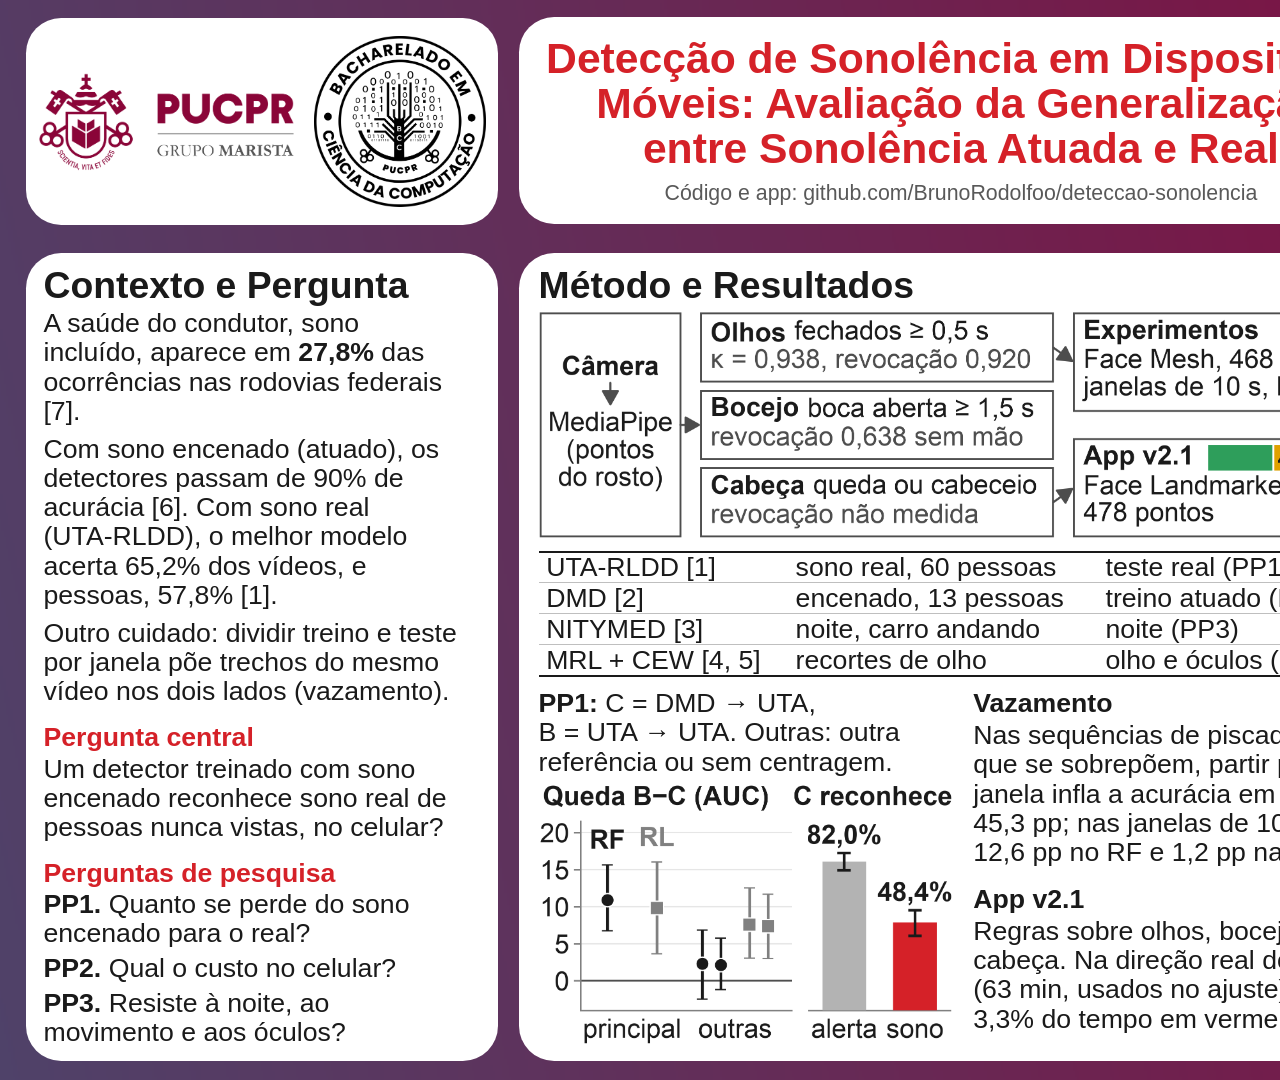
==== poster/poster_final.html @ e4ff21fd "Artigo IEEE (8 páginas) e pôster da sessão de 16/11" ====
<!DOCTYPE html>
<html lang="pt-BR">
<head>
<meta charset="utf-8">
<title>Detecção de Sonolência em Dispositivos Móveis: Avaliação da Generalização entre Sonolência Atuada e Real</title>
<meta name="author" content="André Luís Oliveira Ferreira da Silva, Bruno Rodolfo da Silveira, Bruno Sandoval Ribeiro, Paulo Henrique Perin">
<meta name="description" content="Pôster do Projeto Transformador II, Bacharelado em Ciência da Computação, PUCPR, 2026">
<style>
  @page { size: 50.8cm 28.575cm; margin: 0; }
  html, body { margin: 0; padding: 0; background: #FFFFFF; }
  body { font-family: Arial, "Helvetica Neue", Helvetica, sans-serif; color: #1A1A1A; }
  .page { position: relative; width: 50.8cm; height: 28.575cm; overflow: hidden;
          background: #9654FF url("assets/fundo_gradiente.png") no-repeat; background-size: 100% 100%;
          page-break-after: avoid; }
  .abs, .card, .txt { position: absolute; box-sizing: border-box; }
  .card { background: #FFFFFF; border-radius: 0.93cm; }
  .txt { overflow: visible; }
  p { margin: 0; white-space: nowrap; }
  img { display: block; }
</style>
</head>
<body>
<div class="page">
<div class="card" style="left:0.68cm;top:0.48cm;width:12.49cm;height:5.47cm;"></div>
<div class="card" style="left:13.73cm;top:0.46cm;width:23.39cm;height:5.47cm;"></div>
<div class="card" style="left:37.62cm;top:0.48cm;width:12.49cm;height:5.47cm;"></div>
<div class="card" style="left:0.68cm;top:6.69cm;width:12.49cm;height:21.39cm;"></div>
<div class="card" style="left:13.73cm;top:6.69cm;width:23.39cm;height:21.39cm;"></div>
<div class="card" style="left:37.62cm;top:6.69cm;width:12.49cm;height:21.39cm;"></div>
<img class="abs" src="assets/logo_pucpr.png" style="left:1.02cm;top:1.70cm;width:6.77cm;height:3.06cm">
<img class="abs" src="assets/logo_bcc.png" style="left:8.32cm;top:0.96cm;width:4.53cm;height:4.51cm">
<div class="txt" style="left:13.83cm;top:0.9565555555555556cm;width:23.19cm;height:3.606cm;"><p style="font-size:32pt;line-height:33.6pt;color:#1A1A1A;margin-top:0pt;text-align:center;"><b><span style="color:#D52128">Detecção de Sonolência em Dispositivos</span></b><br><b><span style="color:#D52128">Móveis: Avaliação da Generalização</span></b><br><b><span style="color:#D52128">entre Sonolência Atuada e Real</span></b></p></div>
<div class="txt" style="left:13.83cm;top:4.812555555555556cm;width:23.19cm;height:0.671cm;"><p style="font-size:16pt;line-height:17.6pt;color:#1A1A1A;margin-top:0pt;text-align:center;"><span style="color:#595959">Código e app: github.com/BrunoRodolfoo/deteccao-sonolencia</span></p></div>
<div class="txt" style="left:38.15cm;top:0.8161111111111112cm;width:8.45cm;height:4.848cm;"><p style="font-size:20pt;line-height:22.0pt;color:#1A1A1A;margin-top:0pt;text-align:left;"><span style="color:#1A1A1A">André Luís O. F. da Silva</span></p>
<p style="font-size:20pt;line-height:22.0pt;color:#1A1A1A;margin-top:0pt;text-align:left;"><span style="color:#1A1A1A">Bruno Rodolfo da Silveira</span></p>
<p style="font-size:20pt;line-height:22.0pt;color:#1A1A1A;margin-top:0pt;text-align:left;"><span style="color:#1A1A1A">Bruno Sandoval Ribeiro</span></p>
<p style="font-size:20pt;line-height:22.0pt;color:#1A1A1A;margin-top:0pt;text-align:left;"><span style="color:#1A1A1A">Paulo Henrique Perin</span></p>
<p style="font-size:20pt;line-height:22.0pt;color:#1A1A1A;margin-top:4pt;text-align:left;"><span style="color:#595959">Orientador:</span></p>
<p style="font-size:20pt;line-height:22.0pt;color:#1A1A1A;margin-top:0pt;text-align:left;"><span style="color:#1A1A1A">Prof. Júlio César Nievola</span></p></div>
<img class="abs" src="assets/qr_repositorio.png" style="left:46.76cm;top:1.765cm;width:2.9cm;height:2.9cm">
<div class="txt" style="left:1.15cm;top:7.05cm;width:11.6cm;height:1.087cm;"><p style="font-size:28pt;line-height:29.4pt;color:#1A1A1A;margin-top:0pt;text-align:left;"><b><span style="color:#1A1A1A">Contexto e Pergunta</span></b></p></div>
<div class="txt" style="left:1.15cm;top:8.187166666666666cm;width:11.6cm;height:19.59283333333333cm;"><p style="font-size:20pt;line-height:21.8pt;color:#1A1A1A;margin-top:0.0pt;text-align:left;"><span style="color:#1A1A1A">A saúde do condutor, sono</span><br><span style="color:#1A1A1A">incluído, aparece em </span><b><span style="color:#1A1A1A">27,8%</span></b><span style="color:#1A1A1A"> das</span><br><span style="color:#1A1A1A">ocorrências nas rodovias federais</span><br><span style="color:#1A1A1A">[7].</span></p>
<p style="font-size:20pt;line-height:21.8pt;color:#1A1A1A;margin-top:7.200000000000006pt;text-align:left;"><span style="color:#1A1A1A">Com sono encenado (atuado), os</span><br><span style="color:#1A1A1A">detectores passam de 90% de</span><br><span style="color:#1A1A1A">acurácia [6]. Com sono real</span><br><span style="color:#1A1A1A">(UTA-RLDD), o melhor modelo</span><br><span style="color:#1A1A1A">acerta 65,2% dos vídeos, e</span><br><span style="color:#1A1A1A">pessoas, 57,8% [1].</span></p>
<p style="font-size:20pt;line-height:21.8pt;color:#1A1A1A;margin-top:7.200000000000006pt;text-align:left;"><span style="color:#1A1A1A">Outro cuidado: dividir treino e teste</span><br><span style="color:#1A1A1A">por janela põe trechos do mesmo</span><br><span style="color:#1A1A1A">vídeo nos dois lados (vazamento).</span></p>
<p style="font-size:20pt;line-height:21.8pt;color:#1A1A1A;margin-top:12.600000000000012pt;text-align:left;"><b><span style="color:#D52128">Pergunta central</span></b></p>
<p style="font-size:20pt;line-height:21.8pt;color:#1A1A1A;margin-top:1.8000000000000016pt;text-align:left;"><span style="color:#1A1A1A">Um detector treinado com sono</span><br><span style="color:#1A1A1A">encenado reconhece sono real de</span><br><span style="color:#1A1A1A">pessoas nunca vistas, no celular?</span></p>
<p style="font-size:20pt;line-height:21.8pt;color:#1A1A1A;margin-top:12.600000000000012pt;text-align:left;"><b><span style="color:#D52128">Perguntas de pesquisa</span></b></p>
<p style="font-size:20pt;line-height:21.8pt;color:#1A1A1A;margin-top:1.8000000000000016pt;text-align:left;"><b><span style="color:#1A1A1A">PP1.</span></b><span style="color:#1A1A1A"> Quanto se perde do sono</span><br><span style="color:#1A1A1A">encenado para o real?</span></p>
<p style="font-size:20pt;line-height:21.8pt;color:#1A1A1A;margin-top:4.5000000000000036pt;text-align:left;"><b><span style="color:#1A1A1A">PP2.</span></b><span style="color:#1A1A1A"> Qual o custo no celular?</span></p>
<p style="font-size:20pt;line-height:21.8pt;color:#1A1A1A;margin-top:4.5000000000000036pt;text-align:left;"><b><span style="color:#1A1A1A">PP3.</span></b><span style="color:#1A1A1A"> Resiste à noite, ao</span><br><span style="color:#1A1A1A">movimento e aos óculos?</span></p></div>
<div class="txt" style="left:14.25cm;top:7.05cm;width:22.35cm;height:1.087cm;"><p style="font-size:28pt;line-height:29.4pt;color:#1A1A1A;margin-top:0pt;text-align:left;"><b><span style="color:#1A1A1A">Método e Resultados</span></b></p></div>
<img class="abs" src="assets/fig_poster_metodo.png" style="left:14.25cm;top:8.25cm;width:22.35cm;height:5.996cm">
<div class="txt" style="left:14.45cm;top:14.621944444444445cm;width:6.199999999999999cm;height:0.7861111111111111cm;"><p style="font-size:20pt;line-height:22.0pt;color:#1A1A1A;margin-top:0pt;text-align:left;"><span style="color:#1A1A1A">UTA-RLDD [1]</span></p></div>
<div class="txt" style="left:21.05cm;top:14.621944444444445cm;width:7.799999999999999cm;height:0.7861111111111111cm;"><p style="font-size:20pt;line-height:22.0pt;color:#1A1A1A;margin-top:0pt;text-align:left;"><span style="color:#1A1A1A">sono real, 60 pessoas</span></p></div>
<div class="txt" style="left:29.249999999999996cm;top:14.621944444444445cm;width:7.1499999999999995cm;height:0.7861111111111111cm;"><p style="font-size:20pt;line-height:22.0pt;color:#1A1A1A;margin-top:0pt;text-align:left;"><span style="color:#1A1A1A">teste real (PP1)</span></p></div>
<div class="txt" style="left:14.45cm;top:15.441944444444445cm;width:6.199999999999999cm;height:0.7861111111111111cm;"><p style="font-size:20pt;line-height:22.0pt;color:#1A1A1A;margin-top:0pt;text-align:left;"><span style="color:#1A1A1A">DMD [2]</span></p></div>
<div class="txt" style="left:21.05cm;top:15.441944444444445cm;width:7.799999999999999cm;height:0.7861111111111111cm;"><p style="font-size:20pt;line-height:22.0pt;color:#1A1A1A;margin-top:0pt;text-align:left;"><span style="color:#1A1A1A">encenado, 13 pessoas</span></p></div>
<div class="txt" style="left:29.249999999999996cm;top:15.441944444444445cm;width:7.1499999999999995cm;height:0.7861111111111111cm;"><p style="font-size:20pt;line-height:22.0pt;color:#1A1A1A;margin-top:0pt;text-align:left;"><span style="color:#1A1A1A">treino atuado (PP1)</span></p></div>
<div class="txt" style="left:14.45cm;top:16.261944444444442cm;width:6.199999999999999cm;height:0.7861111111111111cm;"><p style="font-size:20pt;line-height:22.0pt;color:#1A1A1A;margin-top:0pt;text-align:left;"><span style="color:#1A1A1A">NITYMED [3]</span></p></div>
<div class="txt" style="left:21.05cm;top:16.261944444444442cm;width:7.799999999999999cm;height:0.7861111111111111cm;"><p style="font-size:20pt;line-height:22.0pt;color:#1A1A1A;margin-top:0pt;text-align:left;"><span style="color:#1A1A1A">noite, carro andando</span></p></div>
<div class="txt" style="left:29.249999999999996cm;top:16.261944444444442cm;width:7.1499999999999995cm;height:0.7861111111111111cm;"><p style="font-size:20pt;line-height:22.0pt;color:#1A1A1A;margin-top:0pt;text-align:left;"><span style="color:#1A1A1A">noite (PP3)</span></p></div>
<div class="txt" style="left:14.45cm;top:17.081944444444442cm;width:6.199999999999999cm;height:0.7861111111111111cm;"><p style="font-size:20pt;line-height:22.0pt;color:#1A1A1A;margin-top:0pt;text-align:left;"><span style="color:#1A1A1A">MRL + CEW [4, 5]</span></p></div>
<div class="txt" style="left:21.05cm;top:17.081944444444442cm;width:7.799999999999999cm;height:0.7861111111111111cm;"><p style="font-size:20pt;line-height:22.0pt;color:#1A1A1A;margin-top:0pt;text-align:left;"><span style="color:#1A1A1A">recortes de olho</span></p></div>
<div class="txt" style="left:29.249999999999996cm;top:17.081944444444442cm;width:7.1499999999999995cm;height:0.7861111111111111cm;"><p style="font-size:20pt;line-height:22.0pt;color:#1A1A1A;margin-top:0pt;text-align:left;"><span style="color:#1A1A1A">olho e óculos (PP3)</span></p></div>
<div class="abs" style="left:14.25cm;top:14.575cm;width:22.35cm;height:0.05cm;background:#1A1A1A;"></div>
<div class="abs" style="left:14.25cm;top:15.4075cm;width:22.35cm;height:0.025cm;background:#BFBFBF;"></div>
<div class="abs" style="left:14.25cm;top:16.2275cm;width:22.35cm;height:0.025cm;background:#BFBFBF;"></div>
<div class="abs" style="left:14.25cm;top:17.0475cm;width:22.35cm;height:0.025cm;background:#BFBFBF;"></div>
<div class="abs" style="left:14.25cm;top:17.855cm;width:22.35cm;height:0.05cm;background:#1A1A1A;"></div>
<div class="txt" style="left:14.25cm;top:18.23cm;width:11.0cm;height:2.378cm;"><p style="font-size:20pt;line-height:22.0pt;color:#1A1A1A;margin-top:0pt;text-align:left;"><b><span style="color:#1A1A1A">PP1:</span></b><span style="color:#1A1A1A"> C&nbsp;=&nbsp;DMD&nbsp;→&nbsp;UTA,</span><br><span style="color:#1A1A1A">B&nbsp;=&nbsp;UTA&nbsp;→&nbsp;UTA. Outras: outra</span><br><span style="color:#1A1A1A">referência ou sem centragem.</span></p></div>
<img class="abs" src="assets/fig_poster_exp5b.png" style="left:14.25cm;top:20.680000000000003cm;width:11.0cm;height:7.096cm">
<div class="txt" style="left:25.75cm;top:18.23cm;width:10.85cm;height:4.777cm;"><p style="font-size:20pt;line-height:22.0pt;color:#1A1A1A;margin-top:0pt;text-align:left;"><b><span style="color:#1A1A1A">Vazamento</span></b></p>
<p style="font-size:20pt;line-height:22.0pt;color:#1A1A1A;margin-top:2pt;text-align:left;"><span style="color:#1A1A1A">Nas sequências de piscadas,</span><br><span style="color:#1A1A1A">que se sobrepõem, partir por</span><br><span style="color:#1A1A1A">janela infla a acurácia em</span><br><span style="color:#1A1A1A">45,3&nbsp;pp; nas janelas de 10 s,</span><br><span style="color:#1A1A1A">12,6&nbsp;pp no RF e 1,2&nbsp;pp na RL.</span></p></div>
<div class="txt" style="left:25.75cm;top:23.407222222222224cm;width:10.85cm;height:4.372777777777774cm;"><p style="font-size:20pt;line-height:22.0pt;color:#1A1A1A;margin-top:0pt;text-align:left;"><b><span style="color:#1A1A1A">App v2.1</span></b></p>
<p style="font-size:20pt;line-height:22.0pt;color:#1A1A1A;margin-top:2pt;text-align:left;"><span style="color:#1A1A1A">Regras sobre olhos, bocejo e</span><br><span style="color:#1A1A1A">cabeça. Na direção real do DMD</span><br><span style="color:#1A1A1A">(63&nbsp;min, usados no ajuste), ficou</span><br><span style="color:#1A1A1A">3,3% do tempo em vermelho.</span></p></div>
<div class="txt" style="left:38.0cm;top:7.05cm;width:11.65cm;height:1.087cm;"><p style="font-size:28pt;line-height:29.4pt;color:#1A1A1A;margin-top:0pt;text-align:left;"><b><span style="color:#1A1A1A">Conclusões</span></b></p></div>
<div class="txt" style="left:38.0cm;top:8.25cm;width:11.65cm;height:3.775cm;"><p style="font-size:24pt;line-height:26.4pt;color:#1A1A1A;margin-top:0pt;text-align:left;"><span style="color:#1A1A1A">Sono encenado é mais</span><br><span style="color:#1A1A1A">extremo que o real: o modelo</span><br><span style="color:#1A1A1A">do DMD reconhece só 48%</span><br><span style="color:#1A1A1A">das janelas de sono real.</span></p></div>
<div class="txt" style="left:38.0cm;top:12.275333333333332cm;width:11.65cm;height:11.854499999999998cm;"><p style="font-size:20pt;line-height:21.4pt;color:#1A1A1A;margin-top:0.0pt;text-align:left;"><b><span style="color:#1A1A1A">PP1.</span></b><span style="color:#1A1A1A"> Treinada no DMD, a RL</span><br><span style="color:#1A1A1A">perde de 5,4 a 9,8 pontos de AUC</span><br><span style="color:#1A1A1A">em todas as normalizações</span><br><span style="color:#1A1A1A">testadas; o RF perde 10,9 só na</span><br><span style="color:#1A1A1A">principal.</span></p>
<p style="font-size:20pt;line-height:21.4pt;color:#1A1A1A;margin-top:4.200000000000004pt;text-align:left;"><b><span style="color:#1A1A1A">PP2.</span></b><span style="color:#1A1A1A"> No iPhone 17 Pro, 11 a</span><br><span style="color:#1A1A1A">23&nbsp;ms por quadro (app 1.0).</span></p>
<p style="font-size:20pt;line-height:21.4pt;color:#1A1A1A;margin-top:4.200000000000004pt;text-align:left;"><b><span style="color:#1A1A1A">PP3.</span></b><span style="color:#1A1A1A"> À noite, a SNR do EAR</span><br><span style="color:#1A1A1A">(abertura do olho) cai para 7,2,</span><br><span style="color:#1A1A1A">mas o carro andando de dia já dá</span><br><span style="color:#1A1A1A">8,7. Óculos: AUC do olho de 93,4</span><br><span style="color:#1A1A1A">para 65,1 (CEW para MRL).</span></p>
<p style="font-size:20pt;line-height:21.4pt;color:#1A1A1A;margin-top:4.200000000000004pt;text-align:left;"><b><span style="color:#1A1A1A">Limitações.</span></b><span style="color:#1A1A1A"> Um par de bases, 13</span><br><span style="color:#1A1A1A">pessoas no DMD e noite sem</span><br><span style="color:#1A1A1A">classe alerta.</span></p></div>
<div class="txt" style="left:38.0cm;top:24.32983333333333cm;width:11.65cm;height:3.5cm;"><p style="font-size:16pt;line-height:16.3pt;color:#595959;margin-top:0pt;text-align:left;"><span style="color:#595959">[1]&nbsp;Ghoddoosian et al., CVPRW 2019.</span><br><span style="color:#595959">[2]&nbsp;Ortega et al., ECCVW 2020. [3]&nbsp;Petrellis</span><br><span style="color:#595959">et al., IEEE DataPort 2022. [4]&nbsp;Fusek, ISVC</span><br><span style="color:#595959">2018. [5]&nbsp;Song et al., Pattern Recognit.</span><br><span style="color:#595959">2014. [6]&nbsp;Lyu et al., arXiv 2018.</span><br><span style="color:#595959">[7]&nbsp;ABRAMET/PRF, Agência Brasil 2026.</span></p></div>
</div>
</body>
</html>
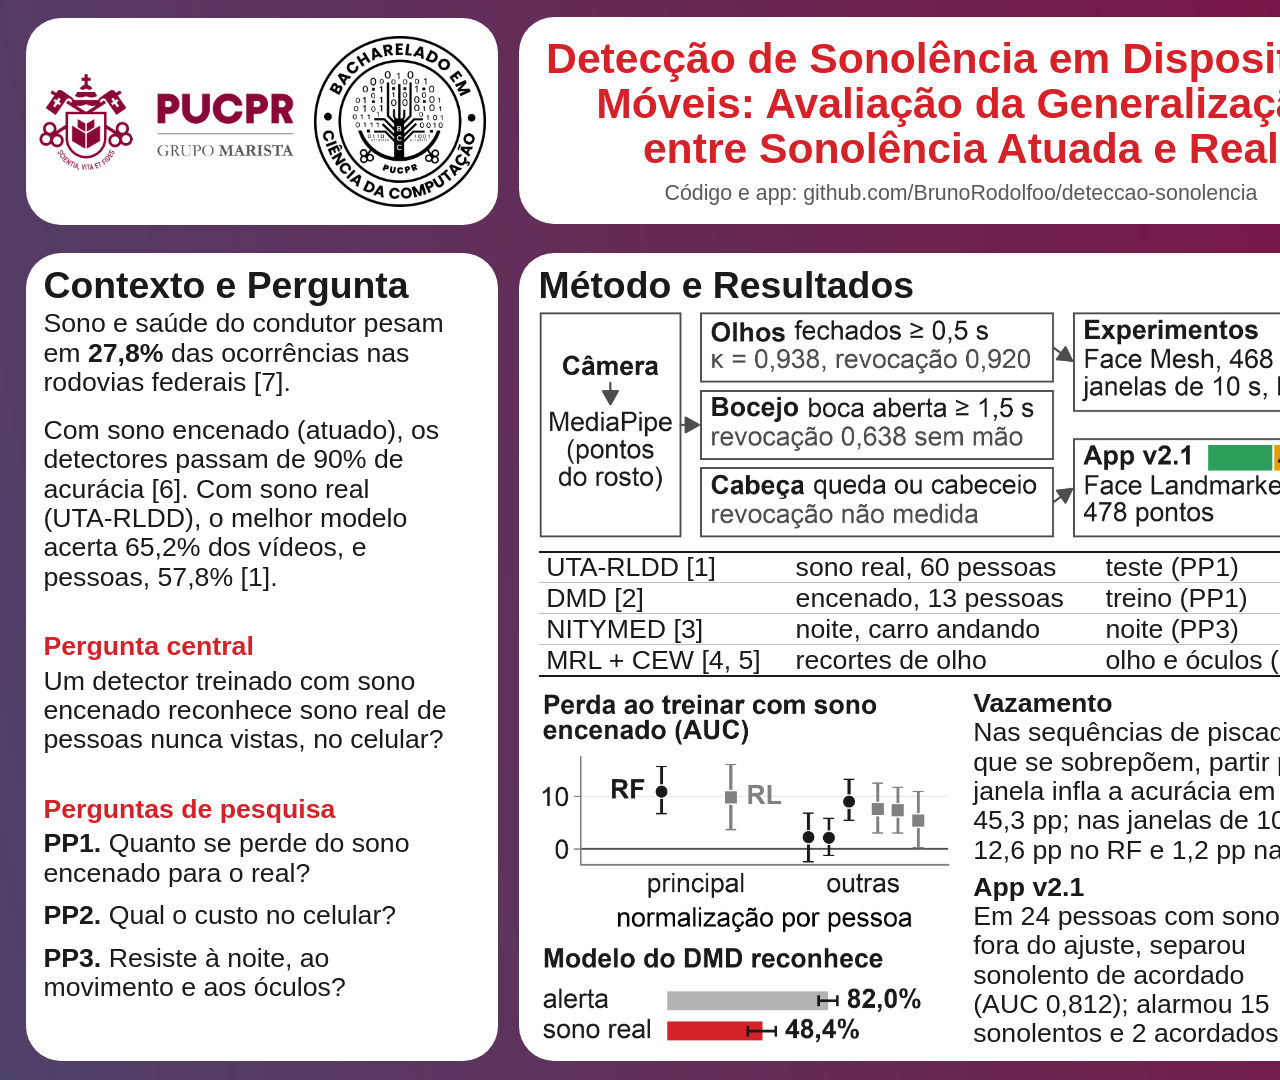
==== commit 06d5d4e3: "Pôster mais enxuto, com o teste do app em sono real" ====
--- a/poster/poster_final.html
+++ b/poster/poster_final.html
@@ -39,23 +39,22 @@
 <p style="font-size:20pt;line-height:22.0pt;color:#1A1A1A;margin-top:0pt;text-align:left;"><span style="color:#1A1A1A">Prof. Júlio César Nievola</span></p></div>
 <img class="abs" src="assets/qr_repositorio.png" style="left:46.76cm;top:1.765cm;width:2.9cm;height:2.9cm">
 <div class="txt" style="left:1.15cm;top:7.05cm;width:11.6cm;height:1.087cm;"><p style="font-size:28pt;line-height:29.4pt;color:#1A1A1A;margin-top:0pt;text-align:left;"><b><span style="color:#1A1A1A">Contexto e Pergunta</span></b></p></div>
-<div class="txt" style="left:1.15cm;top:8.187166666666666cm;width:11.6cm;height:19.59283333333333cm;"><p style="font-size:20pt;line-height:21.8pt;color:#1A1A1A;margin-top:0.0pt;text-align:left;"><span style="color:#1A1A1A">A saúde do condutor, sono</span><br><span style="color:#1A1A1A">incluído, aparece em </span><b><span style="color:#1A1A1A">27,8%</span></b><span style="color:#1A1A1A"> das</span><br><span style="color:#1A1A1A">ocorrências nas rodovias federais</span><br><span style="color:#1A1A1A">[7].</span></p>
-<p style="font-size:20pt;line-height:21.8pt;color:#1A1A1A;margin-top:7.200000000000006pt;text-align:left;"><span style="color:#1A1A1A">Com sono encenado (atuado), os</span><br><span style="color:#1A1A1A">detectores passam de 90% de</span><br><span style="color:#1A1A1A">acurácia [6]. Com sono real</span><br><span style="color:#1A1A1A">(UTA-RLDD), o melhor modelo</span><br><span style="color:#1A1A1A">acerta 65,2% dos vídeos, e</span><br><span style="color:#1A1A1A">pessoas, 57,8% [1].</span></p>
-<p style="font-size:20pt;line-height:21.8pt;color:#1A1A1A;margin-top:7.200000000000006pt;text-align:left;"><span style="color:#1A1A1A">Outro cuidado: dividir treino e teste</span><br><span style="color:#1A1A1A">por janela põe trechos do mesmo</span><br><span style="color:#1A1A1A">vídeo nos dois lados (vazamento).</span></p>
-<p style="font-size:20pt;line-height:21.8pt;color:#1A1A1A;margin-top:12.600000000000012pt;text-align:left;"><b><span style="color:#D52128">Pergunta central</span></b></p>
-<p style="font-size:20pt;line-height:21.8pt;color:#1A1A1A;margin-top:1.8000000000000016pt;text-align:left;"><span style="color:#1A1A1A">Um detector treinado com sono</span><br><span style="color:#1A1A1A">encenado reconhece sono real de</span><br><span style="color:#1A1A1A">pessoas nunca vistas, no celular?</span></p>
-<p style="font-size:20pt;line-height:21.8pt;color:#1A1A1A;margin-top:12.600000000000012pt;text-align:left;"><b><span style="color:#D52128">Perguntas de pesquisa</span></b></p>
-<p style="font-size:20pt;line-height:21.8pt;color:#1A1A1A;margin-top:1.8000000000000016pt;text-align:left;"><b><span style="color:#1A1A1A">PP1.</span></b><span style="color:#1A1A1A"> Quanto se perde do sono</span><br><span style="color:#1A1A1A">encenado para o real?</span></p>
-<p style="font-size:20pt;line-height:21.8pt;color:#1A1A1A;margin-top:4.5000000000000036pt;text-align:left;"><b><span style="color:#1A1A1A">PP2.</span></b><span style="color:#1A1A1A"> Qual o custo no celular?</span></p>
-<p style="font-size:20pt;line-height:21.8pt;color:#1A1A1A;margin-top:4.5000000000000036pt;text-align:left;"><b><span style="color:#1A1A1A">PP3.</span></b><span style="color:#1A1A1A"> Resiste à noite, ao</span><br><span style="color:#1A1A1A">movimento e aos óculos?</span></p></div>
+<div class="txt" style="left:1.15cm;top:8.187166666666666cm;width:11.6cm;height:19.59283333333333cm;"><p style="font-size:20pt;line-height:22.0pt;color:#1A1A1A;margin-top:0pt;text-align:left;"><span style="color:#1A1A1A">Sono e saúde do condutor pesam</span><br><span style="color:#1A1A1A">em </span><b><span style="color:#1A1A1A">27,8%</span></b><span style="color:#1A1A1A"> das ocorrências nas</span><br><span style="color:#1A1A1A">rodovias federais [7].</span></p>
+<p style="font-size:20pt;line-height:22.0pt;color:#1A1A1A;margin-top:14pt;text-align:left;"><span style="color:#1A1A1A">Com sono encenado (atuado), os</span><br><span style="color:#1A1A1A">detectores passam de 90% de</span><br><span style="color:#1A1A1A">acurácia [6]. Com sono real</span><br><span style="color:#1A1A1A">(UTA-RLDD), o melhor modelo</span><br><span style="color:#1A1A1A">acerta 65,2% dos vídeos, e</span><br><span style="color:#1A1A1A">pessoas, 57,8% [1].</span></p>
+<p style="font-size:20pt;line-height:22.0pt;color:#1A1A1A;margin-top:30pt;text-align:left;"><b><span style="color:#D52128">Pergunta central</span></b></p>
+<p style="font-size:20pt;line-height:22.0pt;color:#1A1A1A;margin-top:4pt;text-align:left;"><span style="color:#1A1A1A">Um detector treinado com sono</span><br><span style="color:#1A1A1A">encenado reconhece sono real de</span><br><span style="color:#1A1A1A">pessoas nunca vistas, no celular?</span></p>
+<p style="font-size:20pt;line-height:22.0pt;color:#1A1A1A;margin-top:30pt;text-align:left;"><b><span style="color:#D52128">Perguntas de pesquisa</span></b></p>
+<p style="font-size:20pt;line-height:22.0pt;color:#1A1A1A;margin-top:4pt;text-align:left;"><b><span style="color:#1A1A1A">PP1.</span></b><span style="color:#1A1A1A"> Quanto se perde do sono</span><br><span style="color:#1A1A1A">encenado para o real?</span></p>
+<p style="font-size:20pt;line-height:22.0pt;color:#1A1A1A;margin-top:10pt;text-align:left;"><b><span style="color:#1A1A1A">PP2.</span></b><span style="color:#1A1A1A"> Qual o custo no celular?</span></p>
+<p style="font-size:20pt;line-height:22.0pt;color:#1A1A1A;margin-top:10pt;text-align:left;"><b><span style="color:#1A1A1A">PP3.</span></b><span style="color:#1A1A1A"> Resiste à noite, ao</span><br><span style="color:#1A1A1A">movimento e aos óculos?</span></p></div>
 <div class="txt" style="left:14.25cm;top:7.05cm;width:22.35cm;height:1.087cm;"><p style="font-size:28pt;line-height:29.4pt;color:#1A1A1A;margin-top:0pt;text-align:left;"><b><span style="color:#1A1A1A">Método e Resultados</span></b></p></div>
 <img class="abs" src="assets/fig_poster_metodo.png" style="left:14.25cm;top:8.25cm;width:22.35cm;height:5.996cm">
 <div class="txt" style="left:14.45cm;top:14.621944444444445cm;width:6.199999999999999cm;height:0.7861111111111111cm;"><p style="font-size:20pt;line-height:22.0pt;color:#1A1A1A;margin-top:0pt;text-align:left;"><span style="color:#1A1A1A">UTA-RLDD [1]</span></p></div>
 <div class="txt" style="left:21.05cm;top:14.621944444444445cm;width:7.799999999999999cm;height:0.7861111111111111cm;"><p style="font-size:20pt;line-height:22.0pt;color:#1A1A1A;margin-top:0pt;text-align:left;"><span style="color:#1A1A1A">sono real, 60 pessoas</span></p></div>
-<div class="txt" style="left:29.249999999999996cm;top:14.621944444444445cm;width:7.1499999999999995cm;height:0.7861111111111111cm;"><p style="font-size:20pt;line-height:22.0pt;color:#1A1A1A;margin-top:0pt;text-align:left;"><span style="color:#1A1A1A">teste real (PP1)</span></p></div>
+<div class="txt" style="left:29.249999999999996cm;top:14.621944444444445cm;width:7.1499999999999995cm;height:0.7861111111111111cm;"><p style="font-size:20pt;line-height:22.0pt;color:#1A1A1A;margin-top:0pt;text-align:left;"><span style="color:#1A1A1A">teste (PP1)</span></p></div>
 <div class="txt" style="left:14.45cm;top:15.441944444444445cm;width:6.199999999999999cm;height:0.7861111111111111cm;"><p style="font-size:20pt;line-height:22.0pt;color:#1A1A1A;margin-top:0pt;text-align:left;"><span style="color:#1A1A1A">DMD [2]</span></p></div>
 <div class="txt" style="left:21.05cm;top:15.441944444444445cm;width:7.799999999999999cm;height:0.7861111111111111cm;"><p style="font-size:20pt;line-height:22.0pt;color:#1A1A1A;margin-top:0pt;text-align:left;"><span style="color:#1A1A1A">encenado, 13 pessoas</span></p></div>
-<div class="txt" style="left:29.249999999999996cm;top:15.441944444444445cm;width:7.1499999999999995cm;height:0.7861111111111111cm;"><p style="font-size:20pt;line-height:22.0pt;color:#1A1A1A;margin-top:0pt;text-align:left;"><span style="color:#1A1A1A">treino atuado (PP1)</span></p></div>
+<div class="txt" style="left:29.249999999999996cm;top:15.441944444444445cm;width:7.1499999999999995cm;height:0.7861111111111111cm;"><p style="font-size:20pt;line-height:22.0pt;color:#1A1A1A;margin-top:0pt;text-align:left;"><span style="color:#1A1A1A">treino (PP1)</span></p></div>
 <div class="txt" style="left:14.45cm;top:16.261944444444442cm;width:6.199999999999999cm;height:0.7861111111111111cm;"><p style="font-size:20pt;line-height:22.0pt;color:#1A1A1A;margin-top:0pt;text-align:left;"><span style="color:#1A1A1A">NITYMED [3]</span></p></div>
 <div class="txt" style="left:21.05cm;top:16.261944444444442cm;width:7.799999999999999cm;height:0.7861111111111111cm;"><p style="font-size:20pt;line-height:22.0pt;color:#1A1A1A;margin-top:0pt;text-align:left;"><span style="color:#1A1A1A">noite, carro andando</span></p></div>
 <div class="txt" style="left:29.249999999999996cm;top:16.261944444444442cm;width:7.1499999999999995cm;height:0.7861111111111111cm;"><p style="font-size:20pt;line-height:22.0pt;color:#1A1A1A;margin-top:0pt;text-align:left;"><span style="color:#1A1A1A">noite (PP3)</span></p></div>
@@ -67,18 +66,17 @@
 <div class="abs" style="left:14.25cm;top:16.2275cm;width:22.35cm;height:0.025cm;background:#BFBFBF;"></div>
 <div class="abs" style="left:14.25cm;top:17.0475cm;width:22.35cm;height:0.025cm;background:#BFBFBF;"></div>
 <div class="abs" style="left:14.25cm;top:17.855cm;width:22.35cm;height:0.05cm;background:#1A1A1A;"></div>
-<div class="txt" style="left:14.25cm;top:18.23cm;width:11.0cm;height:2.378cm;"><p style="font-size:20pt;line-height:22.0pt;color:#1A1A1A;margin-top:0pt;text-align:left;"><b><span style="color:#1A1A1A">PP1:</span></b><span style="color:#1A1A1A"> C&nbsp;=&nbsp;DMD&nbsp;→&nbsp;UTA,</span><br><span style="color:#1A1A1A">B&nbsp;=&nbsp;UTA&nbsp;→&nbsp;UTA. Outras: outra</span><br><span style="color:#1A1A1A">referência ou sem centragem.</span></p></div>
-<img class="abs" src="assets/fig_poster_exp5b.png" style="left:14.25cm;top:20.680000000000003cm;width:11.0cm;height:7.096cm">
-<div class="txt" style="left:25.75cm;top:18.23cm;width:10.85cm;height:4.777cm;"><p style="font-size:20pt;line-height:22.0pt;color:#1A1A1A;margin-top:0pt;text-align:left;"><b><span style="color:#1A1A1A">Vazamento</span></b></p>
-<p style="font-size:20pt;line-height:22.0pt;color:#1A1A1A;margin-top:2pt;text-align:left;"><span style="color:#1A1A1A">Nas sequências de piscadas,</span><br><span style="color:#1A1A1A">que se sobrepõem, partir por</span><br><span style="color:#1A1A1A">janela infla a acurácia em</span><br><span style="color:#1A1A1A">45,3&nbsp;pp; nas janelas de 10 s,</span><br><span style="color:#1A1A1A">12,6&nbsp;pp no RF e 1,2&nbsp;pp na RL.</span></p></div>
-<div class="txt" style="left:25.75cm;top:23.407222222222224cm;width:10.85cm;height:4.372777777777774cm;"><p style="font-size:20pt;line-height:22.0pt;color:#1A1A1A;margin-top:0pt;text-align:left;"><b><span style="color:#1A1A1A">App v2.1</span></b></p>
-<p style="font-size:20pt;line-height:22.0pt;color:#1A1A1A;margin-top:2pt;text-align:left;"><span style="color:#1A1A1A">Regras sobre olhos, bocejo e</span><br><span style="color:#1A1A1A">cabeça. Na direção real do DMD</span><br><span style="color:#1A1A1A">(63&nbsp;min, usados no ajuste), ficou</span><br><span style="color:#1A1A1A">3,3% do tempo em vermelho.</span></p></div>
+<img class="abs" src="assets/fig_poster_exp5b.png" style="left:14.25cm;top:18.23cm;width:11.0cm;height:9.543cm">
+<div class="txt" style="left:25.75cm;top:18.23cm;width:10.85cm;height:4.707cm;"><p style="font-size:20pt;line-height:22.0pt;color:#1A1A1A;margin-top:0pt;text-align:left;"><b><span style="color:#1A1A1A">Vazamento</span></b></p>
+<p style="font-size:20pt;line-height:22.0pt;color:#1A1A1A;margin-top:0pt;text-align:left;"><span style="color:#1A1A1A">Nas sequências de piscadas,</span><br><span style="color:#1A1A1A">que se sobrepõem, partir por</span><br><span style="color:#1A1A1A">janela infla a acurácia em</span><br><span style="color:#1A1A1A">45,3&nbsp;pp; nas janelas de 10 s,</span><br><span style="color:#1A1A1A">12,6&nbsp;pp no RF e 1,2&nbsp;pp na RL.</span></p></div>
+<div class="txt" style="left:25.75cm;top:23.086666666666666cm;width:10.85cm;height:4.693333333333332cm;"><p style="font-size:20pt;line-height:22.0pt;color:#1A1A1A;margin-top:0pt;text-align:left;"><b><span style="color:#1A1A1A">App v2.1</span></b></p>
+<p style="font-size:20pt;line-height:22.0pt;color:#1A1A1A;margin-top:0pt;text-align:left;"><span style="color:#1A1A1A">Em 24 pessoas com sono real,</span><br><span style="color:#1A1A1A">fora do ajuste, separou</span><br><span style="color:#1A1A1A">sonolento de acordado</span><br><span style="color:#1A1A1A">(AUC&nbsp;0,812); alarmou 15</span><br><span style="color:#1A1A1A">sonolentos e 2 acordados.</span></p></div>
 <div class="txt" style="left:38.0cm;top:7.05cm;width:11.65cm;height:1.087cm;"><p style="font-size:28pt;line-height:29.4pt;color:#1A1A1A;margin-top:0pt;text-align:left;"><b><span style="color:#1A1A1A">Conclusões</span></b></p></div>
 <div class="txt" style="left:38.0cm;top:8.25cm;width:11.65cm;height:3.775cm;"><p style="font-size:24pt;line-height:26.4pt;color:#1A1A1A;margin-top:0pt;text-align:left;"><span style="color:#1A1A1A">Sono encenado é mais</span><br><span style="color:#1A1A1A">extremo que o real: o modelo</span><br><span style="color:#1A1A1A">do DMD reconhece só 48%</span><br><span style="color:#1A1A1A">das janelas de sono real.</span></p></div>
-<div class="txt" style="left:38.0cm;top:12.275333333333332cm;width:11.65cm;height:11.854499999999998cm;"><p style="font-size:20pt;line-height:21.4pt;color:#1A1A1A;margin-top:0.0pt;text-align:left;"><b><span style="color:#1A1A1A">PP1.</span></b><span style="color:#1A1A1A"> Treinada no DMD, a RL</span><br><span style="color:#1A1A1A">perde de 5,4 a 9,8 pontos de AUC</span><br><span style="color:#1A1A1A">em todas as normalizações</span><br><span style="color:#1A1A1A">testadas; o RF perde 10,9 só na</span><br><span style="color:#1A1A1A">principal.</span></p>
-<p style="font-size:20pt;line-height:21.4pt;color:#1A1A1A;margin-top:4.200000000000004pt;text-align:left;"><b><span style="color:#1A1A1A">PP2.</span></b><span style="color:#1A1A1A"> No iPhone 17 Pro, 11 a</span><br><span style="color:#1A1A1A">23&nbsp;ms por quadro (app 1.0).</span></p>
-<p style="font-size:20pt;line-height:21.4pt;color:#1A1A1A;margin-top:4.200000000000004pt;text-align:left;"><b><span style="color:#1A1A1A">PP3.</span></b><span style="color:#1A1A1A"> À noite, a SNR do EAR</span><br><span style="color:#1A1A1A">(abertura do olho) cai para 7,2,</span><br><span style="color:#1A1A1A">mas o carro andando de dia já dá</span><br><span style="color:#1A1A1A">8,7. Óculos: AUC do olho de 93,4</span><br><span style="color:#1A1A1A">para 65,1 (CEW para MRL).</span></p>
-<p style="font-size:20pt;line-height:21.4pt;color:#1A1A1A;margin-top:4.200000000000004pt;text-align:left;"><b><span style="color:#1A1A1A">Limitações.</span></b><span style="color:#1A1A1A"> Um par de bases, 13</span><br><span style="color:#1A1A1A">pessoas no DMD e noite sem</span><br><span style="color:#1A1A1A">classe alerta.</span></p></div>
+<div class="txt" style="left:38.0cm;top:12.575333333333333cm;width:11.65cm;height:11.554499999999997cm;"><p style="font-size:20pt;line-height:22.0pt;color:#1A1A1A;margin-top:0pt;text-align:left;"><b><span style="color:#1A1A1A">PP1.</span></b><span style="color:#1A1A1A"> A RL do DMD perde de 5,4 a</span><br><span style="color:#1A1A1A">9,8 pontos de AUC em todas as</span><br><span style="color:#1A1A1A">normalizações testadas; o RF</span><br><span style="color:#1A1A1A">perde 10,9 só com a referência</span><br><span style="color:#1A1A1A">principal na UTA.</span></p>
+<p style="font-size:20pt;line-height:22.0pt;color:#1A1A1A;margin-top:14pt;text-align:left;"><b><span style="color:#1A1A1A">PP2.</span></b><span style="color:#1A1A1A"> No iPhone 17 Pro, 11 a</span><br><span style="color:#1A1A1A">23&nbsp;ms por quadro (app 1.0).</span></p>
+<p style="font-size:20pt;line-height:22.0pt;color:#1A1A1A;margin-top:14pt;text-align:left;"><b><span style="color:#1A1A1A">PP3.</span></b><span style="color:#1A1A1A"> A SNR do EAR (abertura do</span><br><span style="color:#1A1A1A">olho) é 7,2 à noite e 8,7 com o</span><br><span style="color:#1A1A1A">carro andando de dia. Óculos:</span><br><span style="color:#1A1A1A">AUC do olho de 93,4&nbsp;para&nbsp;65,1.</span></p>
+<p style="font-size:20pt;line-height:22.0pt;color:#1A1A1A;margin-top:14pt;text-align:left;"><b><span style="color:#1A1A1A">Limitações.</span></b><span style="color:#1A1A1A"> Um só par de bases.</span></p></div>
 <div class="txt" style="left:38.0cm;top:24.32983333333333cm;width:11.65cm;height:3.5cm;"><p style="font-size:16pt;line-height:16.3pt;color:#595959;margin-top:0pt;text-align:left;"><span style="color:#595959">[1]&nbsp;Ghoddoosian et al., CVPRW 2019.</span><br><span style="color:#595959">[2]&nbsp;Ortega et al., ECCVW 2020. [3]&nbsp;Petrellis</span><br><span style="color:#595959">et al., IEEE DataPort 2022. [4]&nbsp;Fusek, ISVC</span><br><span style="color:#595959">2018. [5]&nbsp;Song et al., Pattern Recognit.</span><br><span style="color:#595959">2014. [6]&nbsp;Lyu et al., arXiv 2018.</span><br><span style="color:#595959">[7]&nbsp;ABRAMET/PRF, Agência Brasil 2026.</span></p></div>
 </div>
 </body>
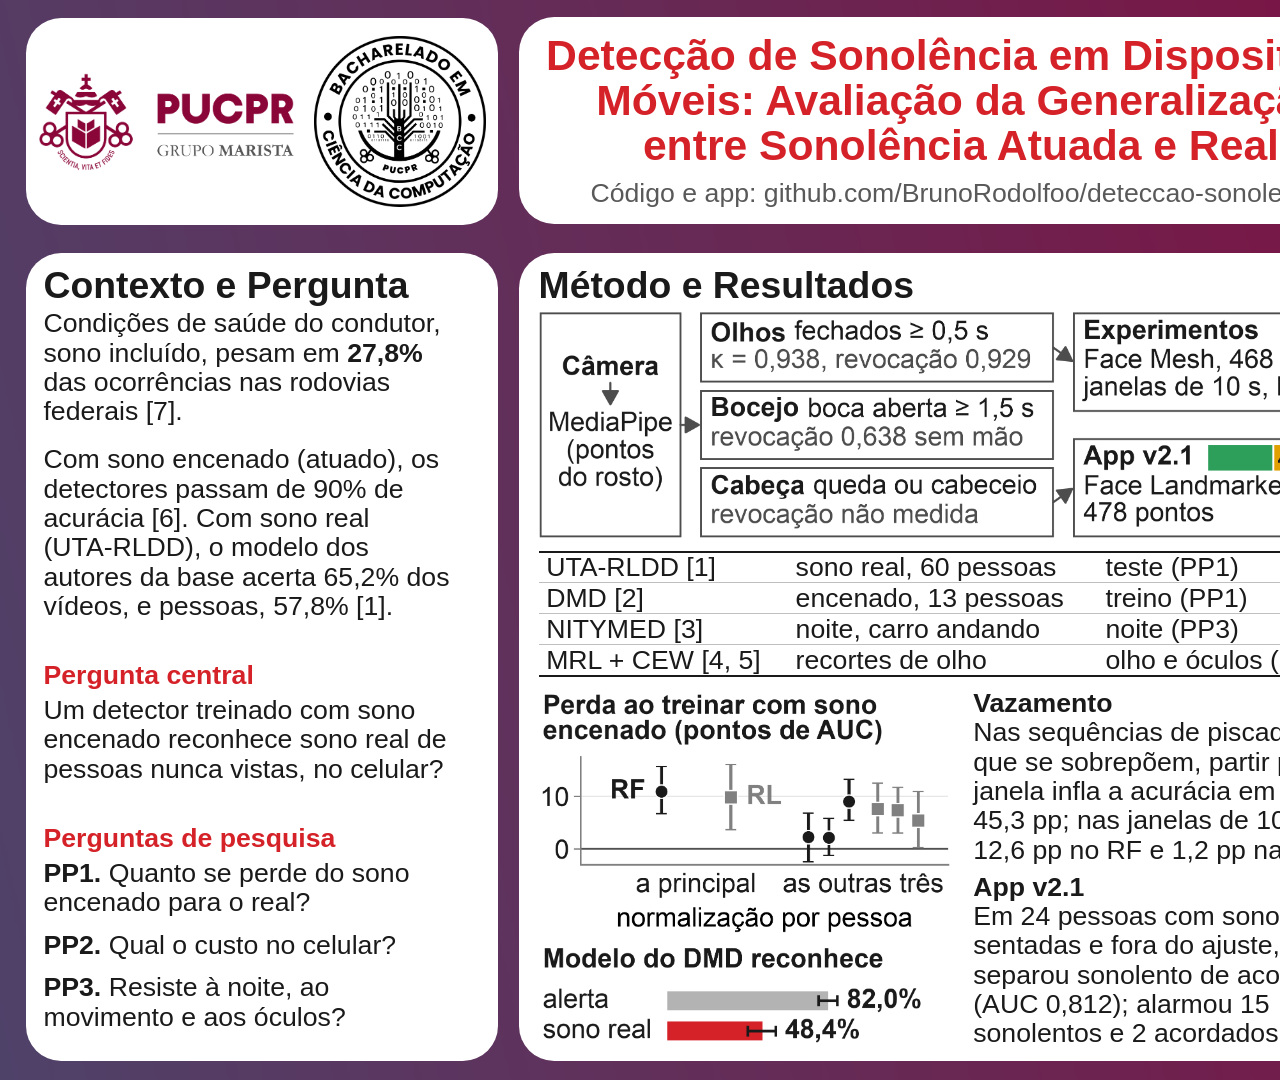
==== commit 37d9dd47: "Pôster: correções da segunda revisão (revocação, frase-síntese, fontes e referência do NITYMED)" ====
--- a/poster/poster_final.html
+++ b/poster/poster_final.html
@@ -29,8 +29,8 @@
 <div class="card" style="left:37.62cm;top:6.69cm;width:12.49cm;height:21.39cm;"></div>
 <img class="abs" src="assets/logo_pucpr.png" style="left:1.02cm;top:1.70cm;width:6.77cm;height:3.06cm">
 <img class="abs" src="assets/logo_bcc.png" style="left:8.32cm;top:0.96cm;width:4.53cm;height:4.51cm">
-<div class="txt" style="left:13.83cm;top:0.9565555555555556cm;width:23.19cm;height:3.606cm;"><p style="font-size:32pt;line-height:33.6pt;color:#1A1A1A;margin-top:0pt;text-align:center;"><b><span style="color:#D52128">Detecção de Sonolência em Dispositivos</span></b><br><b><span style="color:#D52128">Móveis: Avaliação da Generalização</span></b><br><b><span style="color:#D52128">entre Sonolência Atuada e Real</span></b></p></div>
-<div class="txt" style="left:13.83cm;top:4.812555555555556cm;width:23.19cm;height:0.671cm;"><p style="font-size:16pt;line-height:17.6pt;color:#1A1A1A;margin-top:0pt;text-align:center;"><span style="color:#595959">Código e app: github.com/BrunoRodolfoo/deteccao-sonolencia</span></p></div>
+<div class="txt" style="left:13.83cm;top:0.8789444444444445cm;width:23.19cm;height:3.606cm;"><p style="font-size:32pt;line-height:33.6pt;color:#1A1A1A;margin-top:0pt;text-align:center;"><b><span style="color:#D52128">Detecção de Sonolência em Dispositivos</span></b><br><b><span style="color:#D52128">Móveis: Avaliação da Generalização</span></b><br><b><span style="color:#D52128">entre Sonolência Atuada e Real</span></b></p></div>
+<div class="txt" style="left:13.83cm;top:4.734944444444444cm;width:23.19cm;height:0.826cm;"><p style="font-size:20pt;line-height:22.0pt;color:#1A1A1A;margin-top:0pt;text-align:center;"><span style="color:#595959">Código e app: github.com/BrunoRodolfoo/deteccao-sonolencia</span></p></div>
 <div class="txt" style="left:38.15cm;top:0.8161111111111112cm;width:8.45cm;height:4.848cm;"><p style="font-size:20pt;line-height:22.0pt;color:#1A1A1A;margin-top:0pt;text-align:left;"><span style="color:#1A1A1A">André Luís O. F. da Silva</span></p>
 <p style="font-size:20pt;line-height:22.0pt;color:#1A1A1A;margin-top:0pt;text-align:left;"><span style="color:#1A1A1A">Bruno Rodolfo da Silveira</span></p>
 <p style="font-size:20pt;line-height:22.0pt;color:#1A1A1A;margin-top:0pt;text-align:left;"><span style="color:#1A1A1A">Bruno Sandoval Ribeiro</span></p>
@@ -39,8 +39,8 @@
 <p style="font-size:20pt;line-height:22.0pt;color:#1A1A1A;margin-top:0pt;text-align:left;"><span style="color:#1A1A1A">Prof. Júlio César Nievola</span></p></div>
 <img class="abs" src="assets/qr_repositorio.png" style="left:46.76cm;top:1.765cm;width:2.9cm;height:2.9cm">
 <div class="txt" style="left:1.15cm;top:7.05cm;width:11.6cm;height:1.087cm;"><p style="font-size:28pt;line-height:29.4pt;color:#1A1A1A;margin-top:0pt;text-align:left;"><b><span style="color:#1A1A1A">Contexto e Pergunta</span></b></p></div>
-<div class="txt" style="left:1.15cm;top:8.187166666666666cm;width:11.6cm;height:19.59283333333333cm;"><p style="font-size:20pt;line-height:22.0pt;color:#1A1A1A;margin-top:0pt;text-align:left;"><span style="color:#1A1A1A">Sono e saúde do condutor pesam</span><br><span style="color:#1A1A1A">em </span><b><span style="color:#1A1A1A">27,8%</span></b><span style="color:#1A1A1A"> das ocorrências nas</span><br><span style="color:#1A1A1A">rodovias federais [7].</span></p>
-<p style="font-size:20pt;line-height:22.0pt;color:#1A1A1A;margin-top:14pt;text-align:left;"><span style="color:#1A1A1A">Com sono encenado (atuado), os</span><br><span style="color:#1A1A1A">detectores passam de 90% de</span><br><span style="color:#1A1A1A">acurácia [6]. Com sono real</span><br><span style="color:#1A1A1A">(UTA-RLDD), o melhor modelo</span><br><span style="color:#1A1A1A">acerta 65,2% dos vídeos, e</span><br><span style="color:#1A1A1A">pessoas, 57,8% [1].</span></p>
+<div class="txt" style="left:1.15cm;top:8.187166666666666cm;width:11.6cm;height:19.59283333333333cm;"><p style="font-size:20pt;line-height:22.0pt;color:#1A1A1A;margin-top:0pt;text-align:left;"><span style="color:#1A1A1A">Condições de saúde do condutor,</span><br><span style="color:#1A1A1A">sono incluído, pesam em </span><b><span style="color:#1A1A1A">27,8%</span></b><br><span style="color:#1A1A1A">das ocorrências nas rodovias</span><br><span style="color:#1A1A1A">federais [7].</span></p>
+<p style="font-size:20pt;line-height:22.0pt;color:#1A1A1A;margin-top:14pt;text-align:left;"><span style="color:#1A1A1A">Com sono encenado (atuado), os</span><br><span style="color:#1A1A1A">detectores passam de 90% de</span><br><span style="color:#1A1A1A">acurácia [6]. Com sono real</span><br><span style="color:#1A1A1A">(UTA-RLDD), o modelo dos</span><br><span style="color:#1A1A1A">autores da base acerta 65,2% dos</span><br><span style="color:#1A1A1A">vídeos, e pessoas, 57,8% [1].</span></p>
 <p style="font-size:20pt;line-height:22.0pt;color:#1A1A1A;margin-top:30pt;text-align:left;"><b><span style="color:#D52128">Pergunta central</span></b></p>
 <p style="font-size:20pt;line-height:22.0pt;color:#1A1A1A;margin-top:4pt;text-align:left;"><span style="color:#1A1A1A">Um detector treinado com sono</span><br><span style="color:#1A1A1A">encenado reconhece sono real de</span><br><span style="color:#1A1A1A">pessoas nunca vistas, no celular?</span></p>
 <p style="font-size:20pt;line-height:22.0pt;color:#1A1A1A;margin-top:30pt;text-align:left;"><b><span style="color:#D52128">Perguntas de pesquisa</span></b></p>
@@ -70,14 +70,14 @@
 <div class="txt" style="left:25.75cm;top:18.23cm;width:10.85cm;height:4.707cm;"><p style="font-size:20pt;line-height:22.0pt;color:#1A1A1A;margin-top:0pt;text-align:left;"><b><span style="color:#1A1A1A">Vazamento</span></b></p>
 <p style="font-size:20pt;line-height:22.0pt;color:#1A1A1A;margin-top:0pt;text-align:left;"><span style="color:#1A1A1A">Nas sequências de piscadas,</span><br><span style="color:#1A1A1A">que se sobrepõem, partir por</span><br><span style="color:#1A1A1A">janela infla a acurácia em</span><br><span style="color:#1A1A1A">45,3&nbsp;pp; nas janelas de 10 s,</span><br><span style="color:#1A1A1A">12,6&nbsp;pp no RF e 1,2&nbsp;pp na RL.</span></p></div>
 <div class="txt" style="left:25.75cm;top:23.086666666666666cm;width:10.85cm;height:4.693333333333332cm;"><p style="font-size:20pt;line-height:22.0pt;color:#1A1A1A;margin-top:0pt;text-align:left;"><b><span style="color:#1A1A1A">App v2.1</span></b></p>
-<p style="font-size:20pt;line-height:22.0pt;color:#1A1A1A;margin-top:0pt;text-align:left;"><span style="color:#1A1A1A">Em 24 pessoas com sono real,</span><br><span style="color:#1A1A1A">fora do ajuste, separou</span><br><span style="color:#1A1A1A">sonolento de acordado</span><br><span style="color:#1A1A1A">(AUC&nbsp;0,812); alarmou 15</span><br><span style="color:#1A1A1A">sonolentos e 2 acordados.</span></p></div>
+<p style="font-size:20pt;line-height:22.0pt;color:#1A1A1A;margin-top:0pt;text-align:left;"><span style="color:#1A1A1A">Em 24 pessoas com sono real,</span><br><span style="color:#1A1A1A">sentadas e fora do ajuste,</span><br><span style="color:#1A1A1A">separou sonolento de acordado</span><br><span style="color:#1A1A1A">(AUC&nbsp;0,812); alarmou 15</span><br><span style="color:#1A1A1A">sonolentos e 2 acordados.</span></p></div>
 <div class="txt" style="left:38.0cm;top:7.05cm;width:11.65cm;height:1.087cm;"><p style="font-size:28pt;line-height:29.4pt;color:#1A1A1A;margin-top:0pt;text-align:left;"><b><span style="color:#1A1A1A">Conclusões</span></b></p></div>
-<div class="txt" style="left:38.0cm;top:8.25cm;width:11.65cm;height:3.775cm;"><p style="font-size:24pt;line-height:26.4pt;color:#1A1A1A;margin-top:0pt;text-align:left;"><span style="color:#1A1A1A">Sono encenado é mais</span><br><span style="color:#1A1A1A">extremo que o real: o modelo</span><br><span style="color:#1A1A1A">do DMD reconhece só 48%</span><br><span style="color:#1A1A1A">das janelas de sono real.</span></p></div>
-<div class="txt" style="left:38.0cm;top:12.575333333333333cm;width:11.65cm;height:11.554499999999997cm;"><p style="font-size:20pt;line-height:22.0pt;color:#1A1A1A;margin-top:0pt;text-align:left;"><b><span style="color:#1A1A1A">PP1.</span></b><span style="color:#1A1A1A"> A RL do DMD perde de 5,4 a</span><br><span style="color:#1A1A1A">9,8 pontos de AUC em todas as</span><br><span style="color:#1A1A1A">normalizações testadas; o RF</span><br><span style="color:#1A1A1A">perde 10,9 só com a referência</span><br><span style="color:#1A1A1A">principal na UTA.</span></p>
-<p style="font-size:20pt;line-height:22.0pt;color:#1A1A1A;margin-top:14pt;text-align:left;"><b><span style="color:#1A1A1A">PP2.</span></b><span style="color:#1A1A1A"> No iPhone 17 Pro, 11 a</span><br><span style="color:#1A1A1A">23&nbsp;ms por quadro (app 1.0).</span></p>
-<p style="font-size:20pt;line-height:22.0pt;color:#1A1A1A;margin-top:14pt;text-align:left;"><b><span style="color:#1A1A1A">PP3.</span></b><span style="color:#1A1A1A"> A SNR do EAR (abertura do</span><br><span style="color:#1A1A1A">olho) é 7,2 à noite e 8,7 com o</span><br><span style="color:#1A1A1A">carro andando de dia. Óculos:</span><br><span style="color:#1A1A1A">AUC do olho de 93,4&nbsp;para&nbsp;65,1.</span></p>
-<p style="font-size:20pt;line-height:22.0pt;color:#1A1A1A;margin-top:14pt;text-align:left;"><b><span style="color:#1A1A1A">Limitações.</span></b><span style="color:#1A1A1A"> Um só par de bases.</span></p></div>
-<div class="txt" style="left:38.0cm;top:24.32983333333333cm;width:11.65cm;height:3.5cm;"><p style="font-size:16pt;line-height:16.3pt;color:#595959;margin-top:0pt;text-align:left;"><span style="color:#595959">[1]&nbsp;Ghoddoosian et al., CVPRW 2019.</span><br><span style="color:#595959">[2]&nbsp;Ortega et al., ECCVW 2020. [3]&nbsp;Petrellis</span><br><span style="color:#595959">et al., IEEE DataPort 2022. [4]&nbsp;Fusek, ISVC</span><br><span style="color:#595959">2018. [5]&nbsp;Song et al., Pattern Recognit.</span><br><span style="color:#595959">2014. [6]&nbsp;Lyu et al., arXiv 2018.</span><br><span style="color:#595959">[7]&nbsp;ABRAMET/PRF, Agência Brasil 2026.</span></p></div>
+<div class="txt" style="left:38.0cm;top:8.25cm;width:11.65cm;height:4.707cm;"><p style="font-size:24pt;line-height:26.4pt;color:#1A1A1A;margin-top:0pt;text-align:left;"><span style="color:#1A1A1A">Treinado com sono</span><br><span style="color:#1A1A1A">encenado, o modelo só</span><br><span style="color:#1A1A1A">reconhece 48,4% das</span><br><span style="color:#1A1A1A">janelas de sono real, com</span><br><span style="color:#1A1A1A">fechamentos mais curtos.</span></p></div>
+<div class="txt" style="left:38.0cm;top:13.256666666666666cm;width:11.65cm;height:10.873166666666664cm;"><p style="font-size:20pt;line-height:22.0pt;color:#1A1A1A;margin-top:0pt;text-align:left;"><b><span style="color:#1A1A1A">PP1.</span></b><span style="color:#1A1A1A"> A RL do DMD perde de 5,4 a</span><br><span style="color:#1A1A1A">9,8 pontos de AUC em todas as</span><br><span style="color:#1A1A1A">normalizações testadas; o RF</span><br><span style="color:#1A1A1A">perde 10,9 só com a referência</span><br><span style="color:#1A1A1A">principal na UTA.</span></p>
+<p style="font-size:20pt;line-height:22.0pt;color:#1A1A1A;margin-top:6pt;text-align:left;"><b><span style="color:#1A1A1A">PP2.</span></b><span style="color:#1A1A1A"> No iPhone 17 Pro, 11 a</span><br><span style="color:#1A1A1A">23&nbsp;ms por quadro (app 1.0).</span></p>
+<p style="font-size:20pt;line-height:22.0pt;color:#1A1A1A;margin-top:6pt;text-align:left;"><b><span style="color:#1A1A1A">PP3.</span></b><span style="color:#1A1A1A"> A SNR do EAR (abertura do</span><br><span style="color:#1A1A1A">olho) é 7,2 à noite, 8,7 com o carro</span><br><span style="color:#1A1A1A">andando e 13,6 parado, de dia.</span><br><span style="color:#1A1A1A">Óculos: AUC do olho de</span><br><span style="color:#1A1A1A">93,4&nbsp;para&nbsp;65,1.</span></p>
+<p style="font-size:20pt;line-height:22.0pt;color:#1A1A1A;margin-top:6pt;text-align:left;"><b><span style="color:#1A1A1A">Limitações.</span></b><span style="color:#1A1A1A"> Um só par de bases.</span></p></div>
+<div class="txt" style="left:38.0cm;top:24.32983333333333cm;width:11.65cm;height:3.5cm;"><p style="font-size:16pt;line-height:16.3pt;color:#595959;margin-top:0pt;text-align:left;"><span style="color:#595959">[1]&nbsp;Ghoddoosian et al., CVPRW 2019.</span><br><span style="color:#595959">[2]&nbsp;Ortega et al., ECCVW 2020. [3]&nbsp;Petrellis</span><br><span style="color:#595959">et al., DataPort 2022; DSD 2021. [4]&nbsp;Fusek,</span><br><span style="color:#595959">ISVC 2018. [5]&nbsp;Song et al., Pattern</span><br><span style="color:#595959">Recognit. 2014. [6]&nbsp;Lyu et al., arXiv 2018.</span><br><span style="color:#595959">[7]&nbsp;ABRAMET/PRF, Agência Brasil 2026.</span></p></div>
 </div>
 </body>
 </html>
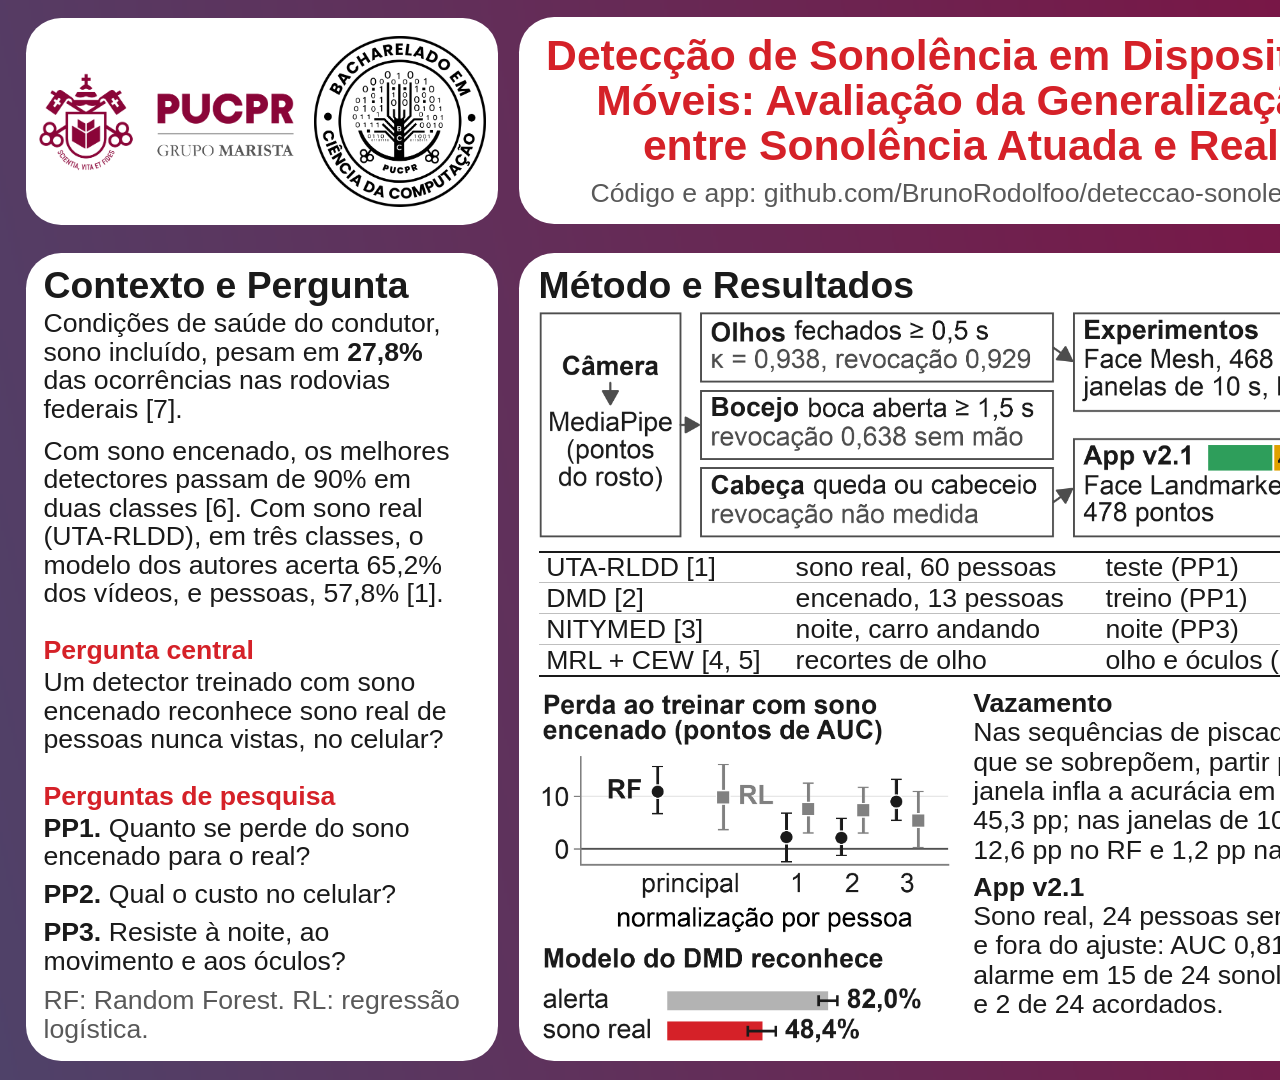
==== commit a950829b: "Artigo e pôster: queda explicada pela frequência dos fechamentos Artigo (8 páginas, 34 referências, " ====
--- a/poster/poster_final.html
+++ b/poster/poster_final.html
@@ -39,14 +39,15 @@
 <p style="font-size:20pt;line-height:22.0pt;color:#1A1A1A;margin-top:0pt;text-align:left;"><span style="color:#1A1A1A">Prof. Júlio César Nievola</span></p></div>
 <img class="abs" src="assets/qr_repositorio.png" style="left:46.76cm;top:1.765cm;width:2.9cm;height:2.9cm">
 <div class="txt" style="left:1.15cm;top:7.05cm;width:11.6cm;height:1.087cm;"><p style="font-size:28pt;line-height:29.4pt;color:#1A1A1A;margin-top:0pt;text-align:left;"><b><span style="color:#1A1A1A">Contexto e Pergunta</span></b></p></div>
-<div class="txt" style="left:1.15cm;top:8.187166666666666cm;width:11.6cm;height:19.59283333333333cm;"><p style="font-size:20pt;line-height:22.0pt;color:#1A1A1A;margin-top:0pt;text-align:left;"><span style="color:#1A1A1A">Condições de saúde do condutor,</span><br><span style="color:#1A1A1A">sono incluído, pesam em </span><b><span style="color:#1A1A1A">27,8%</span></b><br><span style="color:#1A1A1A">das ocorrências nas rodovias</span><br><span style="color:#1A1A1A">federais [7].</span></p>
-<p style="font-size:20pt;line-height:22.0pt;color:#1A1A1A;margin-top:14pt;text-align:left;"><span style="color:#1A1A1A">Com sono encenado (atuado), os</span><br><span style="color:#1A1A1A">detectores passam de 90% de</span><br><span style="color:#1A1A1A">acurácia [6]. Com sono real</span><br><span style="color:#1A1A1A">(UTA-RLDD), o modelo dos</span><br><span style="color:#1A1A1A">autores da base acerta 65,2% dos</span><br><span style="color:#1A1A1A">vídeos, e pessoas, 57,8% [1].</span></p>
-<p style="font-size:20pt;line-height:22.0pt;color:#1A1A1A;margin-top:30pt;text-align:left;"><b><span style="color:#D52128">Pergunta central</span></b></p>
-<p style="font-size:20pt;line-height:22.0pt;color:#1A1A1A;margin-top:4pt;text-align:left;"><span style="color:#1A1A1A">Um detector treinado com sono</span><br><span style="color:#1A1A1A">encenado reconhece sono real de</span><br><span style="color:#1A1A1A">pessoas nunca vistas, no celular?</span></p>
-<p style="font-size:20pt;line-height:22.0pt;color:#1A1A1A;margin-top:30pt;text-align:left;"><b><span style="color:#D52128">Perguntas de pesquisa</span></b></p>
-<p style="font-size:20pt;line-height:22.0pt;color:#1A1A1A;margin-top:4pt;text-align:left;"><b><span style="color:#1A1A1A">PP1.</span></b><span style="color:#1A1A1A"> Quanto se perde do sono</span><br><span style="color:#1A1A1A">encenado para o real?</span></p>
-<p style="font-size:20pt;line-height:22.0pt;color:#1A1A1A;margin-top:10pt;text-align:left;"><b><span style="color:#1A1A1A">PP2.</span></b><span style="color:#1A1A1A"> Qual o custo no celular?</span></p>
-<p style="font-size:20pt;line-height:22.0pt;color:#1A1A1A;margin-top:10pt;text-align:left;"><b><span style="color:#1A1A1A">PP3.</span></b><span style="color:#1A1A1A"> Resiste à noite, ao</span><br><span style="color:#1A1A1A">movimento e aos óculos?</span></p></div>
+<div class="txt" style="left:1.15cm;top:8.187166666666666cm;width:11.6cm;height:19.59283333333333cm;"><p style="font-size:20pt;line-height:21.4pt;color:#1A1A1A;margin-top:0.0pt;text-align:left;"><span style="color:#1A1A1A">Condições de saúde do condutor,</span><br><span style="color:#1A1A1A">sono incluído, pesam em </span><b><span style="color:#1A1A1A">27,8%</span></b><br><span style="color:#1A1A1A">das ocorrências nas rodovias</span><br><span style="color:#1A1A1A">federais [7].</span></p>
+<p style="font-size:20pt;line-height:21.4pt;color:#1A1A1A;margin-top:9.800000000000008pt;text-align:left;"><span style="color:#1A1A1A">Com sono encenado, os melhores</span><br><span style="color:#1A1A1A">detectores passam de 90% em</span><br><span style="color:#1A1A1A">duas classes [6]. Com sono real</span><br><span style="color:#1A1A1A">(UTA-RLDD), em três classes, o</span><br><span style="color:#1A1A1A">modelo dos autores acerta 65,2%</span><br><span style="color:#1A1A1A">dos vídeos, e pessoas, 57,8% [1].</span></p>
+<p style="font-size:20pt;line-height:21.4pt;color:#1A1A1A;margin-top:21.000000000000018pt;text-align:left;"><b><span style="color:#D52128">Pergunta central</span></b></p>
+<p style="font-size:20pt;line-height:21.4pt;color:#1A1A1A;margin-top:2.8000000000000025pt;text-align:left;"><span style="color:#1A1A1A">Um detector treinado com sono</span><br><span style="color:#1A1A1A">encenado reconhece sono real de</span><br><span style="color:#1A1A1A">pessoas nunca vistas, no celular?</span></p>
+<p style="font-size:20pt;line-height:21.4pt;color:#1A1A1A;margin-top:21.000000000000018pt;text-align:left;"><b><span style="color:#D52128">Perguntas de pesquisa</span></b></p>
+<p style="font-size:20pt;line-height:21.4pt;color:#1A1A1A;margin-top:2.8000000000000025pt;text-align:left;"><b><span style="color:#1A1A1A">PP1.</span></b><span style="color:#1A1A1A"> Quanto se perde do sono</span><br><span style="color:#1A1A1A">encenado para o real?</span></p>
+<p style="font-size:20pt;line-height:21.4pt;color:#1A1A1A;margin-top:7.000000000000006pt;text-align:left;"><b><span style="color:#1A1A1A">PP2.</span></b><span style="color:#1A1A1A"> Qual o custo no celular?</span></p>
+<p style="font-size:20pt;line-height:21.4pt;color:#1A1A1A;margin-top:7.000000000000006pt;text-align:left;"><b><span style="color:#1A1A1A">PP3.</span></b><span style="color:#1A1A1A"> Resiste à noite, ao</span><br><span style="color:#1A1A1A">movimento e aos óculos?</span></p>
+<p style="font-size:20pt;line-height:21.4pt;color:#1A1A1A;margin-top:8.400000000000007pt;text-align:left;"><span style="color:#595959">RF: Random Forest. RL: regressão</span><br><span style="color:#595959">logística.</span></p></div>
 <div class="txt" style="left:14.25cm;top:7.05cm;width:22.35cm;height:1.087cm;"><p style="font-size:28pt;line-height:29.4pt;color:#1A1A1A;margin-top:0pt;text-align:left;"><b><span style="color:#1A1A1A">Método e Resultados</span></b></p></div>
 <img class="abs" src="assets/fig_poster_metodo.png" style="left:14.25cm;top:8.25cm;width:22.35cm;height:5.996cm">
 <div class="txt" style="left:14.45cm;top:14.621944444444445cm;width:6.199999999999999cm;height:0.7861111111111111cm;"><p style="font-size:20pt;line-height:22.0pt;color:#1A1A1A;margin-top:0pt;text-align:left;"><span style="color:#1A1A1A">UTA-RLDD [1]</span></p></div>
@@ -70,13 +71,13 @@
 <div class="txt" style="left:25.75cm;top:18.23cm;width:10.85cm;height:4.707cm;"><p style="font-size:20pt;line-height:22.0pt;color:#1A1A1A;margin-top:0pt;text-align:left;"><b><span style="color:#1A1A1A">Vazamento</span></b></p>
 <p style="font-size:20pt;line-height:22.0pt;color:#1A1A1A;margin-top:0pt;text-align:left;"><span style="color:#1A1A1A">Nas sequências de piscadas,</span><br><span style="color:#1A1A1A">que se sobrepõem, partir por</span><br><span style="color:#1A1A1A">janela infla a acurácia em</span><br><span style="color:#1A1A1A">45,3&nbsp;pp; nas janelas de 10 s,</span><br><span style="color:#1A1A1A">12,6&nbsp;pp no RF e 1,2&nbsp;pp na RL.</span></p></div>
 <div class="txt" style="left:25.75cm;top:23.086666666666666cm;width:10.85cm;height:4.693333333333332cm;"><p style="font-size:20pt;line-height:22.0pt;color:#1A1A1A;margin-top:0pt;text-align:left;"><b><span style="color:#1A1A1A">App v2.1</span></b></p>
-<p style="font-size:20pt;line-height:22.0pt;color:#1A1A1A;margin-top:0pt;text-align:left;"><span style="color:#1A1A1A">Em 24 pessoas com sono real,</span><br><span style="color:#1A1A1A">sentadas e fora do ajuste,</span><br><span style="color:#1A1A1A">separou sonolento de acordado</span><br><span style="color:#1A1A1A">(AUC&nbsp;0,812); alarmou 15</span><br><span style="color:#1A1A1A">sonolentos e 2 acordados.</span></p></div>
+<p style="font-size:20pt;line-height:22.0pt;color:#1A1A1A;margin-top:0pt;text-align:left;"><span style="color:#1A1A1A">Sono real, 24 pessoas sentadas</span><br><span style="color:#1A1A1A">e fora do ajuste: AUC&nbsp;0,812;</span><br><span style="color:#1A1A1A">alarme em 15 de 24 sonolentos</span><br><span style="color:#1A1A1A">e 2 de 24 acordados.</span></p></div>
 <div class="txt" style="left:38.0cm;top:7.05cm;width:11.65cm;height:1.087cm;"><p style="font-size:28pt;line-height:29.4pt;color:#1A1A1A;margin-top:0pt;text-align:left;"><b><span style="color:#1A1A1A">Conclusões</span></b></p></div>
-<div class="txt" style="left:38.0cm;top:8.25cm;width:11.65cm;height:4.707cm;"><p style="font-size:24pt;line-height:26.4pt;color:#1A1A1A;margin-top:0pt;text-align:left;"><span style="color:#1A1A1A">Treinado com sono</span><br><span style="color:#1A1A1A">encenado, o modelo só</span><br><span style="color:#1A1A1A">reconhece 48,4% das</span><br><span style="color:#1A1A1A">janelas de sono real, com</span><br><span style="color:#1A1A1A">fechamentos mais curtos.</span></p></div>
-<div class="txt" style="left:38.0cm;top:13.256666666666666cm;width:11.65cm;height:10.873166666666664cm;"><p style="font-size:20pt;line-height:22.0pt;color:#1A1A1A;margin-top:0pt;text-align:left;"><b><span style="color:#1A1A1A">PP1.</span></b><span style="color:#1A1A1A"> A RL do DMD perde de 5,4 a</span><br><span style="color:#1A1A1A">9,8 pontos de AUC em todas as</span><br><span style="color:#1A1A1A">normalizações testadas; o RF</span><br><span style="color:#1A1A1A">perde 10,9 só com a referência</span><br><span style="color:#1A1A1A">principal na UTA.</span></p>
-<p style="font-size:20pt;line-height:22.0pt;color:#1A1A1A;margin-top:6pt;text-align:left;"><b><span style="color:#1A1A1A">PP2.</span></b><span style="color:#1A1A1A"> No iPhone 17 Pro, 11 a</span><br><span style="color:#1A1A1A">23&nbsp;ms por quadro (app 1.0).</span></p>
-<p style="font-size:20pt;line-height:22.0pt;color:#1A1A1A;margin-top:6pt;text-align:left;"><b><span style="color:#1A1A1A">PP3.</span></b><span style="color:#1A1A1A"> A SNR do EAR (abertura do</span><br><span style="color:#1A1A1A">olho) é 7,2 à noite, 8,7 com o carro</span><br><span style="color:#1A1A1A">andando e 13,6 parado, de dia.</span><br><span style="color:#1A1A1A">Óculos: AUC do olho de</span><br><span style="color:#1A1A1A">93,4&nbsp;para&nbsp;65,1.</span></p>
-<p style="font-size:20pt;line-height:22.0pt;color:#1A1A1A;margin-top:6pt;text-align:left;"><b><span style="color:#1A1A1A">Limitações.</span></b><span style="color:#1A1A1A"> Um só par de bases.</span></p></div>
+<div class="txt" style="left:38.0cm;top:8.25cm;width:11.65cm;height:4.707cm;"><p style="font-size:24pt;line-height:26.4pt;color:#1A1A1A;margin-top:0pt;text-align:left;"><span style="color:#1A1A1A">Treinado com sono</span><br><span style="color:#1A1A1A">encenado, o modelo só</span><br><span style="color:#1A1A1A">reconhece </span><b><span style="color:#D52128">48,4%</span></b><span style="color:#1A1A1A"> do sono</span><br><span style="color:#1A1A1A">real, em que fechamentos</span><br><span style="color:#1A1A1A">longos são bem mais raros.</span></p></div>
+<div class="txt" style="left:38.0cm;top:13.256666666666666cm;width:11.65cm;height:10.873166666666664cm;"><p style="font-size:20pt;line-height:21.2pt;color:#1A1A1A;margin-top:0.0pt;text-align:left;"><b><span style="color:#1A1A1A">PP1.</span></b><span style="color:#1A1A1A"> Em pontos de AUC, a RL</span><br><span style="color:#1A1A1A">perde de 5,4 a 9,8 em todas as</span><br><span style="color:#1A1A1A">normalizações; o RF perde 10,9 na</span><br><span style="color:#1A1A1A">principal e na 3 (outra referência</span><br><span style="color:#1A1A1A">no DMD), mas pouco na 1 (outra</span><br><span style="color:#1A1A1A">na UTA) e na 2 (sem centrar).</span></p>
+<p style="font-size:20pt;line-height:21.2pt;color:#1A1A1A;margin-top:3.600000000000003pt;text-align:left;"><b><span style="color:#1A1A1A">PP2.</span></b><span style="color:#1A1A1A"> Por quadro, 11 a 12&nbsp;ms no</span><br><span style="color:#1A1A1A">iPhone 17 Pro e 39 a 40&nbsp;ms no</span><br><span style="color:#1A1A1A">Galaxy S23 Ultra (app 2.1).</span></p>
+<p style="font-size:20pt;line-height:21.2pt;color:#1A1A1A;margin-top:3.600000000000003pt;text-align:left;"><b><span style="color:#1A1A1A">PP3.</span></b><span style="color:#1A1A1A"> A SNR da abertura do olho é</span><br><span style="color:#1A1A1A">7,2 à noite, 8,7 de dia com o carro</span><br><span style="color:#1A1A1A">andando e 13,6 parado. Óculos:</span><br><span style="color:#1A1A1A">AUC do olho de 93,4&nbsp;para&nbsp;65,1.</span></p>
+<p style="font-size:20pt;line-height:21.2pt;color:#1A1A1A;margin-top:3.600000000000003pt;text-align:left;"><b><span style="color:#1A1A1A">Limitações.</span></b><span style="color:#1A1A1A"> Um só par de bases.</span></p></div>
 <div class="txt" style="left:38.0cm;top:24.32983333333333cm;width:11.65cm;height:3.5cm;"><p style="font-size:16pt;line-height:16.3pt;color:#595959;margin-top:0pt;text-align:left;"><span style="color:#595959">[1]&nbsp;Ghoddoosian et al., CVPRW 2019.</span><br><span style="color:#595959">[2]&nbsp;Ortega et al., ECCVW 2020. [3]&nbsp;Petrellis</span><br><span style="color:#595959">et al., DataPort 2022; DSD 2021. [4]&nbsp;Fusek,</span><br><span style="color:#595959">ISVC 2018. [5]&nbsp;Song et al., Pattern</span><br><span style="color:#595959">Recognit. 2014. [6]&nbsp;Lyu et al., arXiv 2018.</span><br><span style="color:#595959">[7]&nbsp;ABRAMET/PRF, Agência Brasil 2026.</span></p></div>
 </div>
 </body>
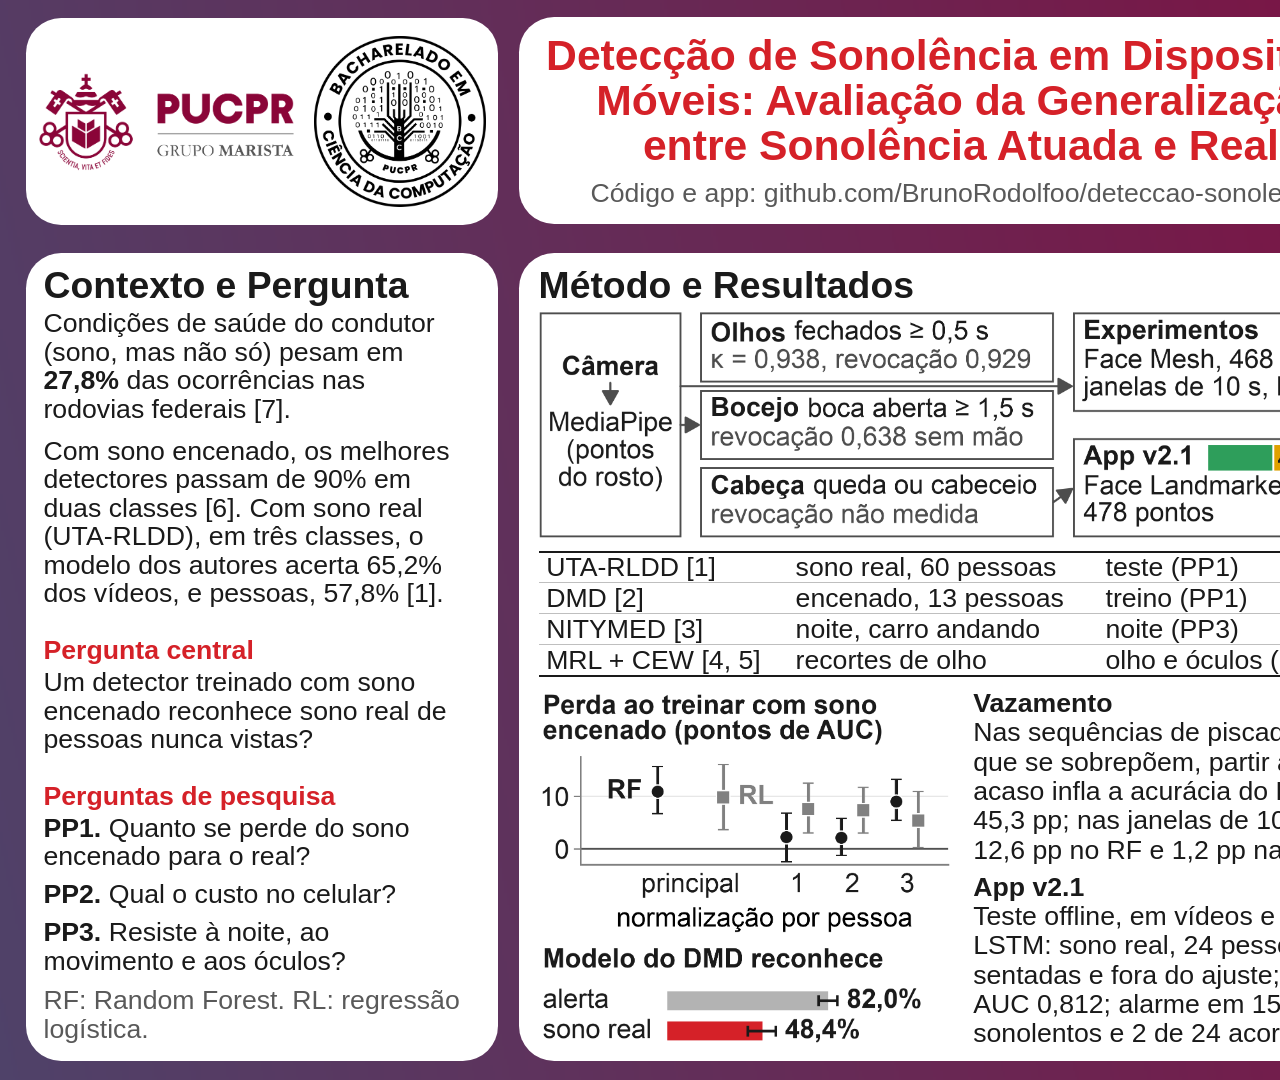
==== commit b070253d: "Pôster: frases ajustadas ao que foi medido A frase-síntese fala em 48,4% das janelas com sono real; " ====
--- a/poster/poster_final.html
+++ b/poster/poster_final.html
@@ -39,10 +39,10 @@
 <p style="font-size:20pt;line-height:22.0pt;color:#1A1A1A;margin-top:0pt;text-align:left;"><span style="color:#1A1A1A">Prof. Júlio César Nievola</span></p></div>
 <img class="abs" src="assets/qr_repositorio.png" style="left:46.76cm;top:1.765cm;width:2.9cm;height:2.9cm">
 <div class="txt" style="left:1.15cm;top:7.05cm;width:11.6cm;height:1.087cm;"><p style="font-size:28pt;line-height:29.4pt;color:#1A1A1A;margin-top:0pt;text-align:left;"><b><span style="color:#1A1A1A">Contexto e Pergunta</span></b></p></div>
-<div class="txt" style="left:1.15cm;top:8.187166666666666cm;width:11.6cm;height:19.59283333333333cm;"><p style="font-size:20pt;line-height:21.4pt;color:#1A1A1A;margin-top:0.0pt;text-align:left;"><span style="color:#1A1A1A">Condições de saúde do condutor,</span><br><span style="color:#1A1A1A">sono incluído, pesam em </span><b><span style="color:#1A1A1A">27,8%</span></b><br><span style="color:#1A1A1A">das ocorrências nas rodovias</span><br><span style="color:#1A1A1A">federais [7].</span></p>
+<div class="txt" style="left:1.15cm;top:8.187166666666666cm;width:11.6cm;height:19.59283333333333cm;"><p style="font-size:20pt;line-height:21.4pt;color:#1A1A1A;margin-top:0.0pt;text-align:left;"><span style="color:#1A1A1A">Condições de saúde do condutor</span><br><span style="color:#1A1A1A">(sono, mas não só) pesam em</span><br><b><span style="color:#1A1A1A">27,8%</span></b><span style="color:#1A1A1A"> das ocorrências nas</span><br><span style="color:#1A1A1A">rodovias federais [7].</span></p>
 <p style="font-size:20pt;line-height:21.4pt;color:#1A1A1A;margin-top:9.800000000000008pt;text-align:left;"><span style="color:#1A1A1A">Com sono encenado, os melhores</span><br><span style="color:#1A1A1A">detectores passam de 90% em</span><br><span style="color:#1A1A1A">duas classes [6]. Com sono real</span><br><span style="color:#1A1A1A">(UTA-RLDD), em três classes, o</span><br><span style="color:#1A1A1A">modelo dos autores acerta 65,2%</span><br><span style="color:#1A1A1A">dos vídeos, e pessoas, 57,8% [1].</span></p>
 <p style="font-size:20pt;line-height:21.4pt;color:#1A1A1A;margin-top:21.000000000000018pt;text-align:left;"><b><span style="color:#D52128">Pergunta central</span></b></p>
-<p style="font-size:20pt;line-height:21.4pt;color:#1A1A1A;margin-top:2.8000000000000025pt;text-align:left;"><span style="color:#1A1A1A">Um detector treinado com sono</span><br><span style="color:#1A1A1A">encenado reconhece sono real de</span><br><span style="color:#1A1A1A">pessoas nunca vistas, no celular?</span></p>
+<p style="font-size:20pt;line-height:21.4pt;color:#1A1A1A;margin-top:2.8000000000000025pt;text-align:left;"><span style="color:#1A1A1A">Um detector treinado com sono</span><br><span style="color:#1A1A1A">encenado reconhece sono real de</span><br><span style="color:#1A1A1A">pessoas nunca vistas?</span></p>
 <p style="font-size:20pt;line-height:21.4pt;color:#1A1A1A;margin-top:21.000000000000018pt;text-align:left;"><b><span style="color:#D52128">Perguntas de pesquisa</span></b></p>
 <p style="font-size:20pt;line-height:21.4pt;color:#1A1A1A;margin-top:2.8000000000000025pt;text-align:left;"><b><span style="color:#1A1A1A">PP1.</span></b><span style="color:#1A1A1A"> Quanto se perde do sono</span><br><span style="color:#1A1A1A">encenado para o real?</span></p>
 <p style="font-size:20pt;line-height:21.4pt;color:#1A1A1A;margin-top:7.000000000000006pt;text-align:left;"><b><span style="color:#1A1A1A">PP2.</span></b><span style="color:#1A1A1A"> Qual o custo no celular?</span></p>
@@ -69,15 +69,15 @@
 <div class="abs" style="left:14.25cm;top:17.855cm;width:22.35cm;height:0.05cm;background:#1A1A1A;"></div>
 <img class="abs" src="assets/fig_poster_exp5b.png" style="left:14.25cm;top:18.23cm;width:11.0cm;height:9.543cm">
 <div class="txt" style="left:25.75cm;top:18.23cm;width:10.85cm;height:4.707cm;"><p style="font-size:20pt;line-height:22.0pt;color:#1A1A1A;margin-top:0pt;text-align:left;"><b><span style="color:#1A1A1A">Vazamento</span></b></p>
-<p style="font-size:20pt;line-height:22.0pt;color:#1A1A1A;margin-top:0pt;text-align:left;"><span style="color:#1A1A1A">Nas sequências de piscadas,</span><br><span style="color:#1A1A1A">que se sobrepõem, partir por</span><br><span style="color:#1A1A1A">janela infla a acurácia em</span><br><span style="color:#1A1A1A">45,3&nbsp;pp; nas janelas de 10 s,</span><br><span style="color:#1A1A1A">12,6&nbsp;pp no RF e 1,2&nbsp;pp na RL.</span></p></div>
+<p style="font-size:20pt;line-height:22.0pt;color:#1A1A1A;margin-top:0pt;text-align:left;"><span style="color:#1A1A1A">Nas sequências de piscadas,</span><br><span style="color:#1A1A1A">que se sobrepõem, partir ao</span><br><span style="color:#1A1A1A">acaso infla a acurácia do RF em</span><br><span style="color:#1A1A1A">45,3&nbsp;pp; nas janelas de 10 s,</span><br><span style="color:#1A1A1A">12,6&nbsp;pp no RF e 1,2&nbsp;pp na RL.</span></p></div>
 <div class="txt" style="left:25.75cm;top:23.086666666666666cm;width:10.85cm;height:4.693333333333332cm;"><p style="font-size:20pt;line-height:22.0pt;color:#1A1A1A;margin-top:0pt;text-align:left;"><b><span style="color:#1A1A1A">App v2.1</span></b></p>
-<p style="font-size:20pt;line-height:22.0pt;color:#1A1A1A;margin-top:0pt;text-align:left;"><span style="color:#1A1A1A">Sono real, 24 pessoas sentadas</span><br><span style="color:#1A1A1A">e fora do ajuste: AUC&nbsp;0,812;</span><br><span style="color:#1A1A1A">alarme em 15 de 24 sonolentos</span><br><span style="color:#1A1A1A">e 2 de 24 acordados.</span></p></div>
+<p style="font-size:20pt;line-height:22.0pt;color:#1A1A1A;margin-top:0pt;text-align:left;"><span style="color:#1A1A1A">Teste offline, em vídeos e sem a</span><br><span style="color:#1A1A1A">LSTM: sono real, 24 pessoas</span><br><span style="color:#1A1A1A">sentadas e fora do ajuste;</span><br><span style="color:#1A1A1A">AUC&nbsp;0,812; alarme em 15 de 24</span><br><span style="color:#1A1A1A">sonolentos e 2 de 24 acordados.</span></p></div>
 <div class="txt" style="left:38.0cm;top:7.05cm;width:11.65cm;height:1.087cm;"><p style="font-size:28pt;line-height:29.4pt;color:#1A1A1A;margin-top:0pt;text-align:left;"><b><span style="color:#1A1A1A">Conclusões</span></b></p></div>
-<div class="txt" style="left:38.0cm;top:8.25cm;width:11.65cm;height:4.707cm;"><p style="font-size:24pt;line-height:26.4pt;color:#1A1A1A;margin-top:0pt;text-align:left;"><span style="color:#1A1A1A">Treinado com sono</span><br><span style="color:#1A1A1A">encenado, o modelo só</span><br><span style="color:#1A1A1A">reconhece </span><b><span style="color:#D52128">48,4%</span></b><span style="color:#1A1A1A"> do sono</span><br><span style="color:#1A1A1A">real, em que fechamentos</span><br><span style="color:#1A1A1A">longos são bem mais raros.</span></p></div>
-<div class="txt" style="left:38.0cm;top:13.256666666666666cm;width:11.65cm;height:10.873166666666664cm;"><p style="font-size:20pt;line-height:21.2pt;color:#1A1A1A;margin-top:0.0pt;text-align:left;"><b><span style="color:#1A1A1A">PP1.</span></b><span style="color:#1A1A1A"> Em pontos de AUC, a RL</span><br><span style="color:#1A1A1A">perde de 5,4 a 9,8 em todas as</span><br><span style="color:#1A1A1A">normalizações; o RF perde 10,9 na</span><br><span style="color:#1A1A1A">principal e na 3 (outra referência</span><br><span style="color:#1A1A1A">no DMD), mas pouco na 1 (outra</span><br><span style="color:#1A1A1A">na UTA) e na 2 (sem centrar).</span></p>
-<p style="font-size:20pt;line-height:21.2pt;color:#1A1A1A;margin-top:3.600000000000003pt;text-align:left;"><b><span style="color:#1A1A1A">PP2.</span></b><span style="color:#1A1A1A"> Por quadro, 11 a 12&nbsp;ms no</span><br><span style="color:#1A1A1A">iPhone 17 Pro e 39 a 40&nbsp;ms no</span><br><span style="color:#1A1A1A">Galaxy S23 Ultra (app 2.1).</span></p>
-<p style="font-size:20pt;line-height:21.2pt;color:#1A1A1A;margin-top:3.600000000000003pt;text-align:left;"><b><span style="color:#1A1A1A">PP3.</span></b><span style="color:#1A1A1A"> A SNR da abertura do olho é</span><br><span style="color:#1A1A1A">7,2 à noite, 8,7 de dia com o carro</span><br><span style="color:#1A1A1A">andando e 13,6 parado. Óculos:</span><br><span style="color:#1A1A1A">AUC do olho de 93,4&nbsp;para&nbsp;65,1.</span></p>
-<p style="font-size:20pt;line-height:21.2pt;color:#1A1A1A;margin-top:3.600000000000003pt;text-align:left;"><b><span style="color:#1A1A1A">Limitações.</span></b><span style="color:#1A1A1A"> Um só par de bases.</span></p></div>
+<div class="txt" style="left:38.0cm;top:8.25cm;width:11.65cm;height:4.125cm;"><p style="font-size:21pt;line-height:23.1pt;color:#1A1A1A;margin-top:0pt;text-align:left;"><span style="color:#1A1A1A">Treinado com sono encenado, o</span><br><span style="color:#1A1A1A">modelo só reconhece </span><b><span style="color:#D52128">48,4%</span></b><span style="color:#1A1A1A"> das</span><br><span style="color:#1A1A1A">janelas com sono real, em que</span><br><span style="color:#1A1A1A">fechamentos longos são bem</span><br><span style="color:#1A1A1A">mais raros.</span></p></div>
+<div class="txt" style="left:38.0cm;top:12.574583333333333cm;width:11.65cm;height:11.605249999999998cm;"><p style="font-size:20pt;line-height:20.4pt;color:#1A1A1A;margin-top:0.0pt;text-align:left;"><b><span style="color:#1A1A1A">PP1.</span></b><span style="color:#1A1A1A"> Em AUC por janela, a RL</span><br><span style="color:#1A1A1A">perde de 5,4 a 9,8 em todas as</span><br><span style="color:#1A1A1A">normalizações; o RF, 10,9 na</span><br><span style="color:#1A1A1A">principal e 9,0 na 3 (outra no</span><br><span style="color:#1A1A1A">DMD); sem perda detectável na 1</span><br><span style="color:#1A1A1A">(outra na UTA) e 2 (sem centrar).</span></p>
+<p style="font-size:20pt;line-height:20.4pt;color:#1A1A1A;margin-top:0.8000000000000007pt;text-align:left;"><b><span style="color:#1A1A1A">PP2.</span></b><span style="color:#1A1A1A"> Mediana por quadro: 11 a</span><br><span style="color:#1A1A1A">12&nbsp;ms no iPhone 17 Pro e 39 a</span><br><span style="color:#1A1A1A">40&nbsp;ms no Galaxy S23 Ultra.</span></p>
+<p style="font-size:20pt;line-height:20.4pt;color:#1A1A1A;margin-top:0.8000000000000007pt;text-align:left;"><b><span style="color:#1A1A1A">PP3.</span></b><span style="color:#1A1A1A"> A noite piora o sinal do olho</span><br><span style="color:#1A1A1A">(SNR 7,2), mas o carro andando</span><br><span style="color:#1A1A1A">de dia já fica perto (8,7). Óculos:</span><br><span style="color:#1A1A1A">AUC do olho de 93,4&nbsp;para&nbsp;65,1.</span></p>
+<p style="font-size:20pt;line-height:20.4pt;color:#1A1A1A;margin-top:0.40000000000000036pt;text-align:left;"><b><span style="color:#1A1A1A">Limitações.</span></b><span style="color:#1A1A1A"> Um só par de bases;</span><br><span style="color:#1A1A1A">app não testado ao volante. Sem</span><br><span style="color:#1A1A1A">alarme não quer dizer acordado.</span></p></div>
 <div class="txt" style="left:38.0cm;top:24.32983333333333cm;width:11.65cm;height:3.5cm;"><p style="font-size:16pt;line-height:16.3pt;color:#595959;margin-top:0pt;text-align:left;"><span style="color:#595959">[1]&nbsp;Ghoddoosian et al., CVPRW 2019.</span><br><span style="color:#595959">[2]&nbsp;Ortega et al., ECCVW 2020. [3]&nbsp;Petrellis</span><br><span style="color:#595959">et al., DataPort 2022; DSD 2021. [4]&nbsp;Fusek,</span><br><span style="color:#595959">ISVC 2018. [5]&nbsp;Song et al., Pattern</span><br><span style="color:#595959">Recognit. 2014. [6]&nbsp;Lyu et al., arXiv 2018.</span><br><span style="color:#595959">[7]&nbsp;ABRAMET/PRF, Agência Brasil 2026.</span></p></div>
 </div>
 </body>
